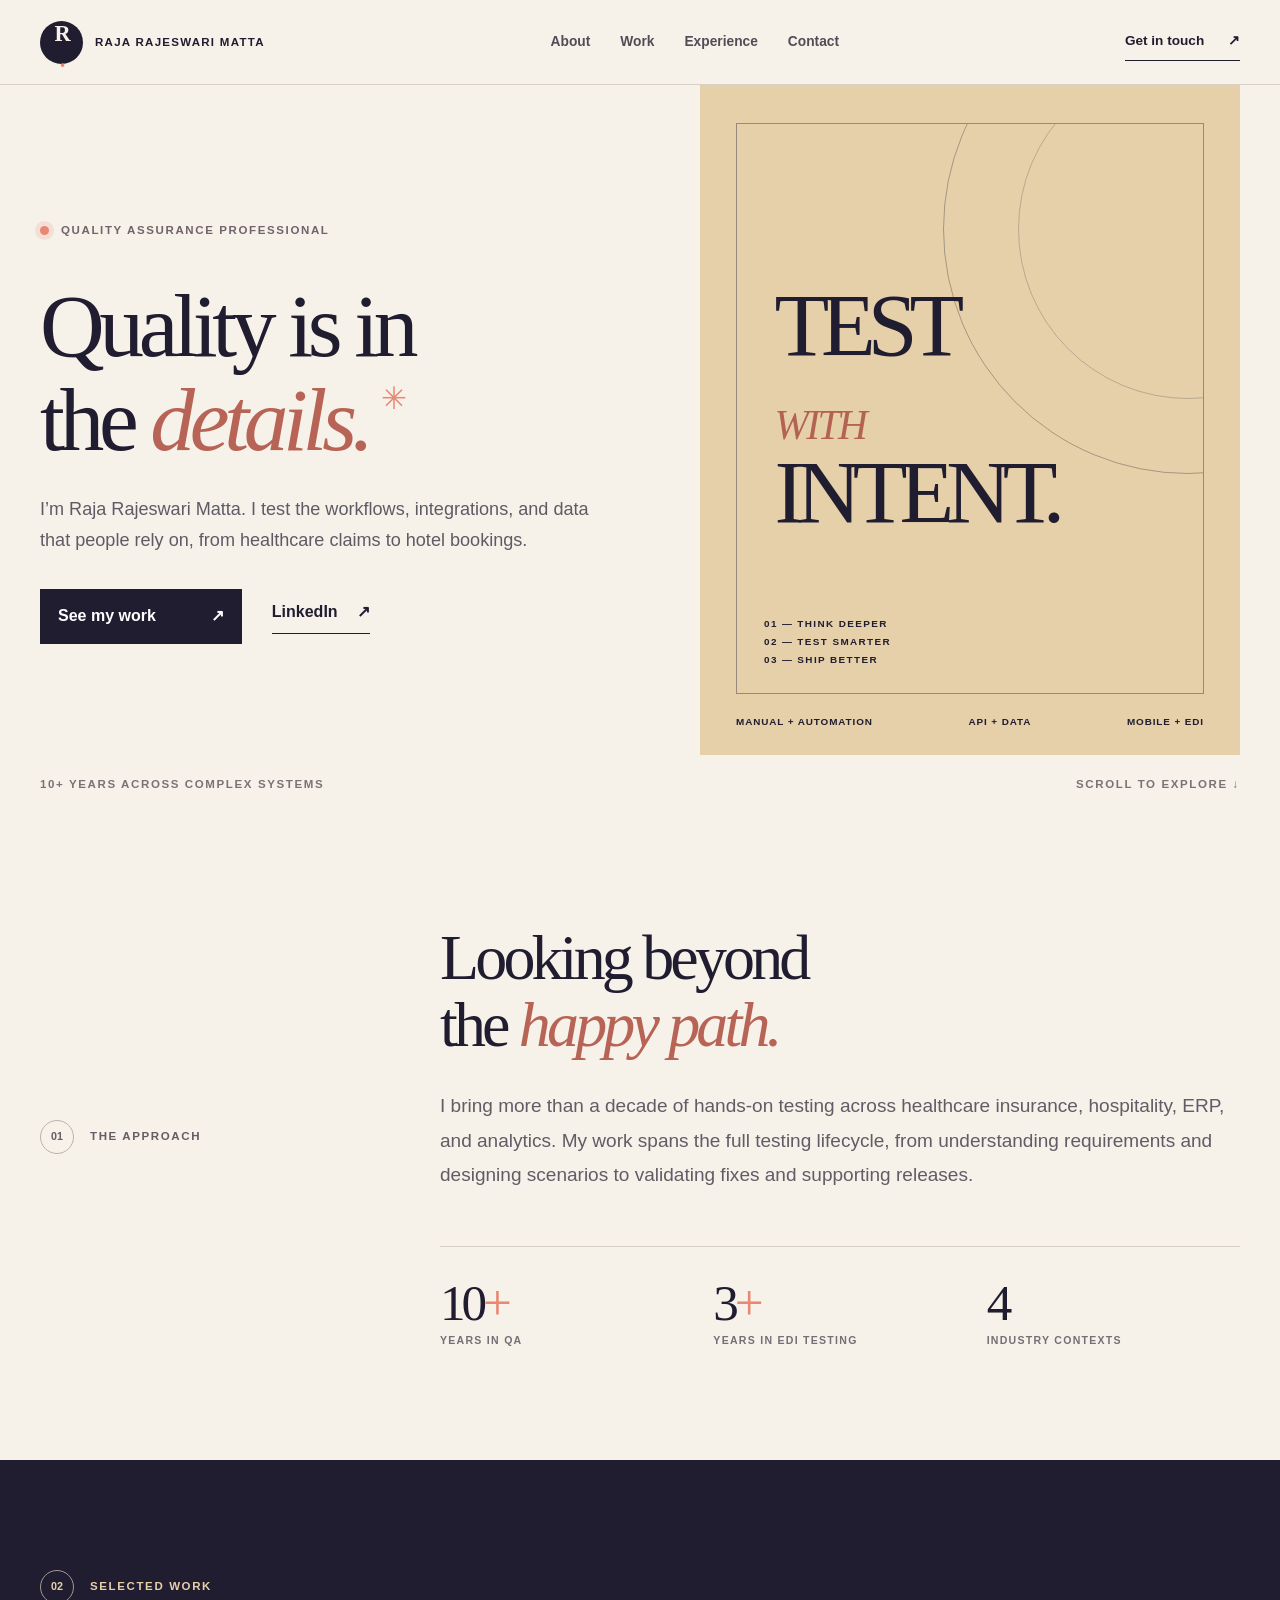
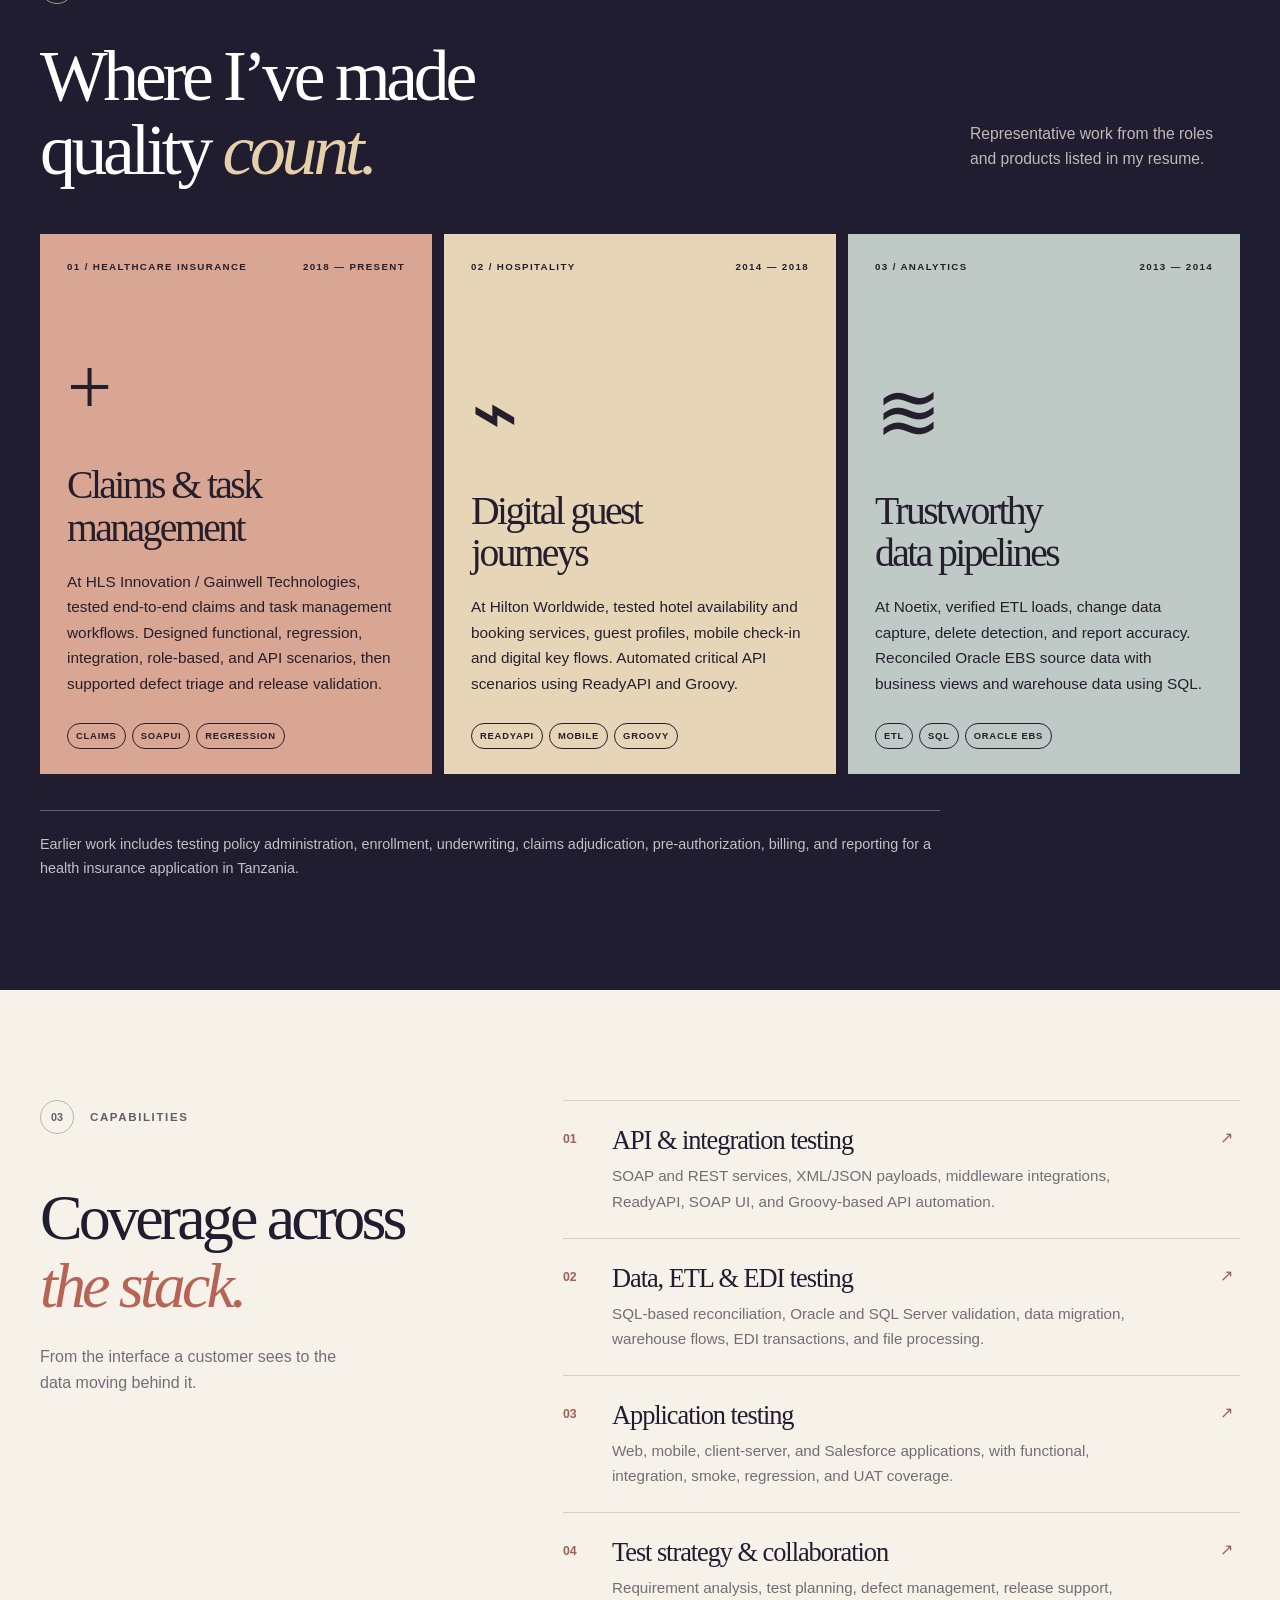
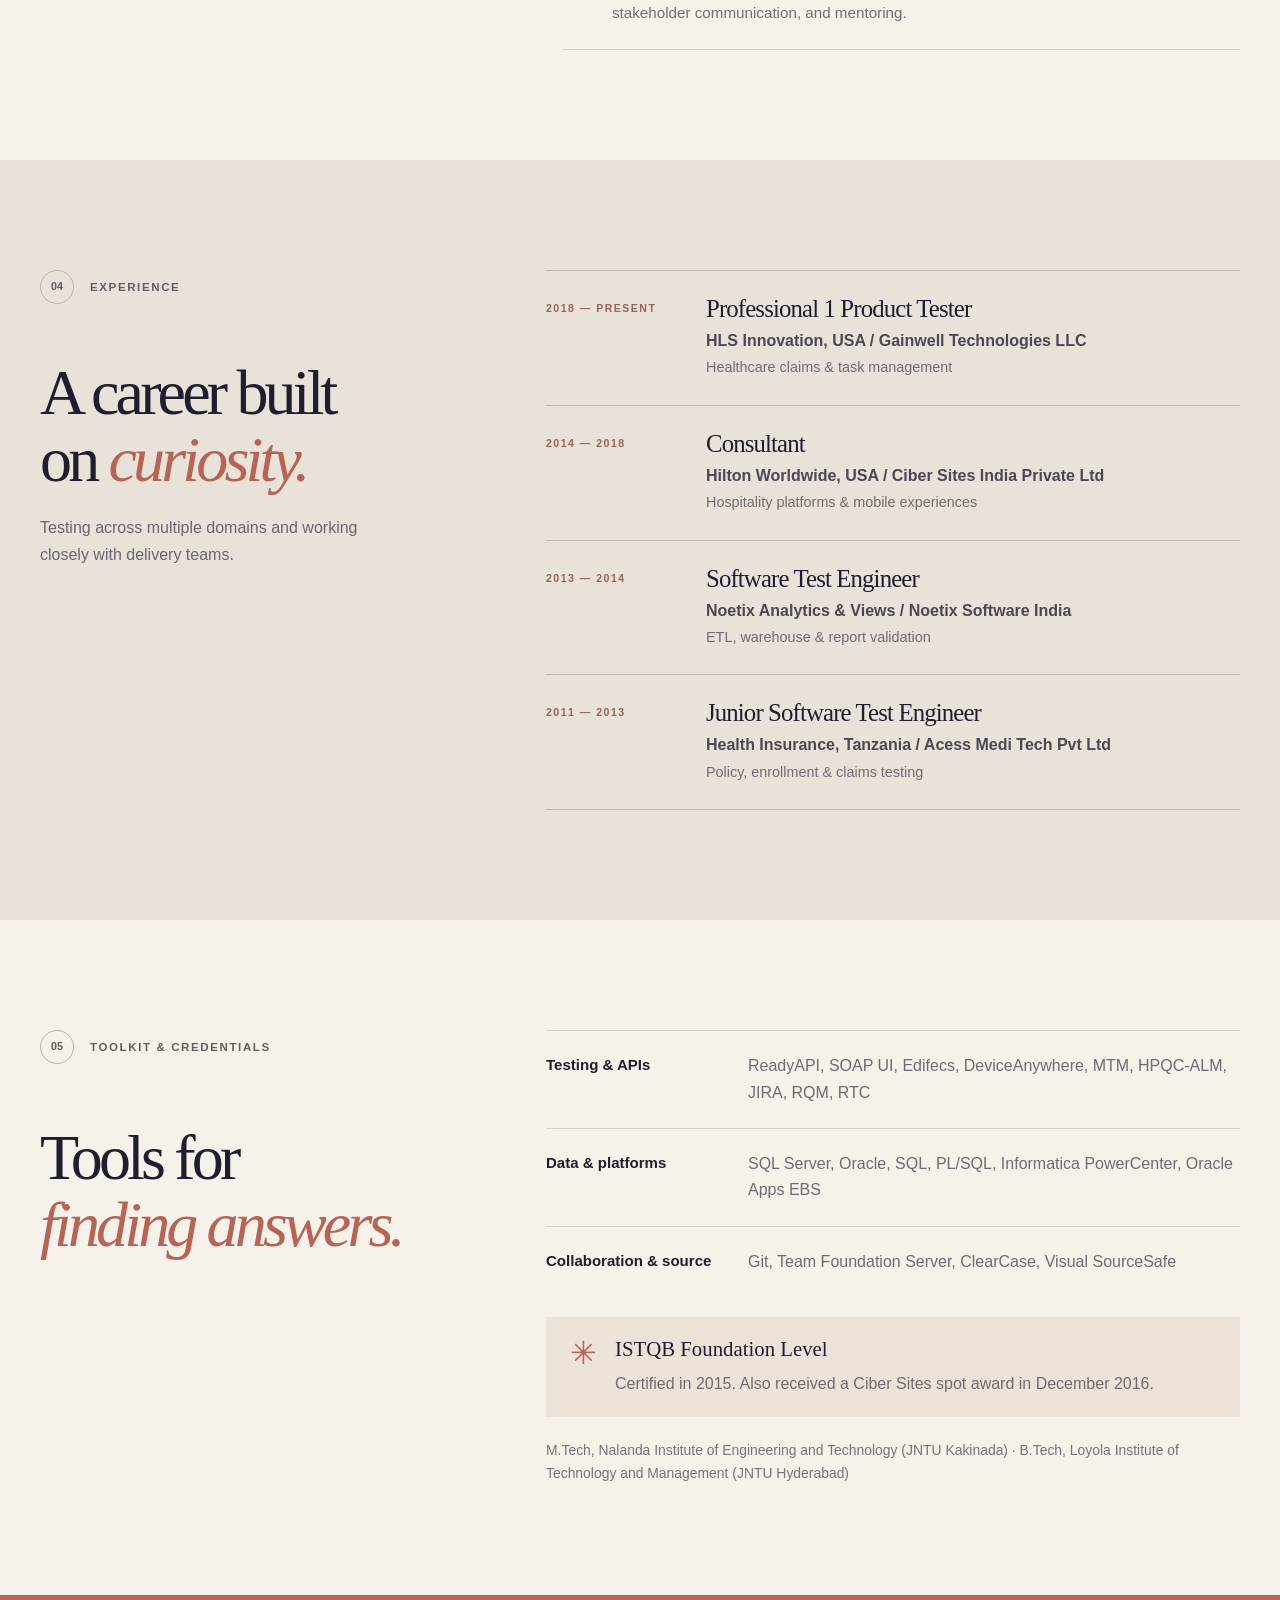
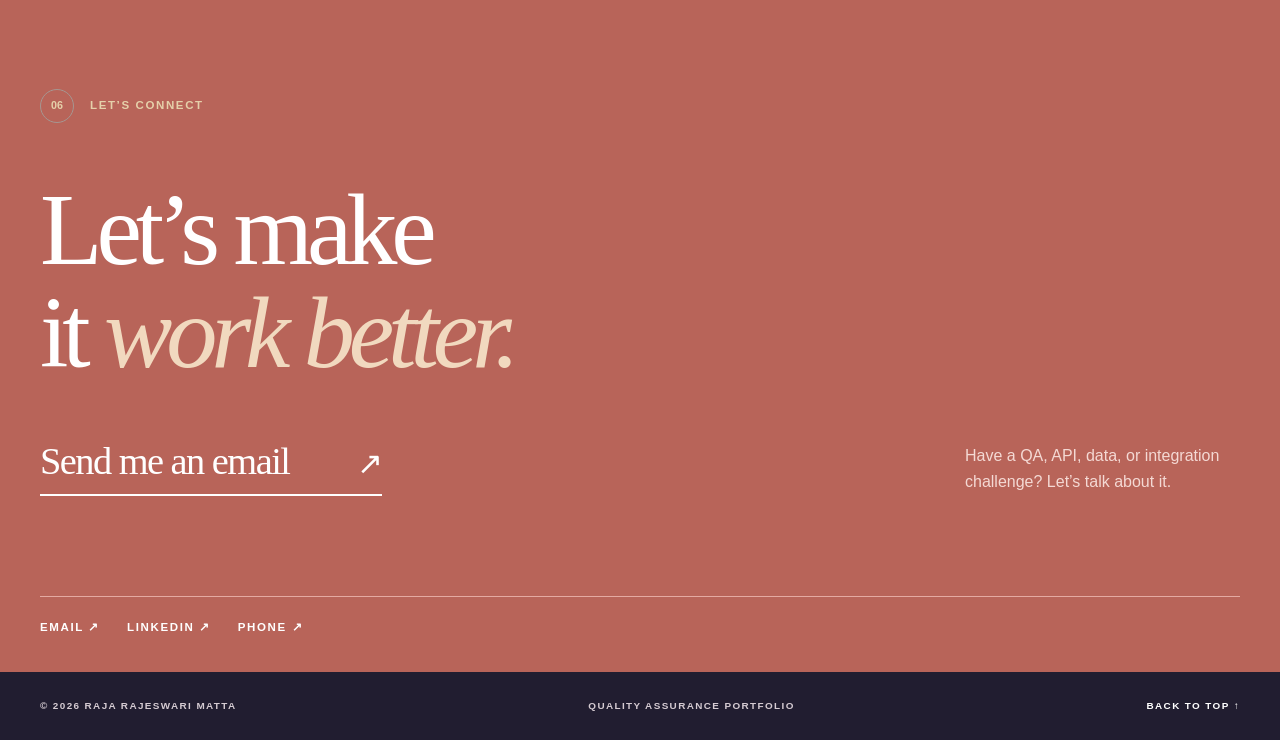
==== index.html @ a04ed3dc "Add files via upload rajiqa.dev" ====
<!doctype html>
<html lang="en">
<head>
  <meta charset="utf-8">
  <meta name="viewport" content="width=device-width, initial-scale=1">
  <meta name="theme-color" content="#211d30">
  <meta name="description" content="Raja Rajeswari Matta is a senior quality assurance professional specializing in API, healthcare, mobile, EDI, and data testing.">
  <title>Raja Rajeswari Matta | Quality Assurance</title>
  <link rel="icon" type="image/svg+xml" href="favicon.svg">
  <link rel="stylesheet" href="styles.css">
</head>
<body>
  <a class="skip" href="#main">Skip to content</a>
  <header class="header"><div class="shell header-inner"><a class="brand" href="#top" aria-label="Raja Rajeswari Matta, home"><span class="brand-mark">R<span>.</span></span><span>RAJA RAJESWARI MATTA</span></a><nav aria-label="Main navigation"><a href="#about">About</a><a href="#work">Work</a><a href="#experience">Experience</a><a href="#contact">Contact</a></nav><a class="header-link" href="mailto:Rajitetsing2014@gmail.com">Get in touch <span aria-hidden="true">↗</span></a></div></header>
  <main id="main">
    <section class="hero" id="top"><div class="shell hero-grid"><div class="hero-copy"><p class="eyebrow"><span class="pulse"></span> QUALITY ASSURANCE PROFESSIONAL</p><h1>Quality is in<br>the <em>details.</em><span class="period">✳</span></h1><p class="hero-intro">I’m Raja Rajeswari Matta. I test the workflows, integrations, and data that people rely on, from healthcare claims to hotel bookings.</p><div class="hero-actions"><a class="button button-dark" href="#work">See my work <span aria-hidden="true">↗</span></a><a class="button-text" href="https://www.linkedin.com/in/rajeswari-m-39404a190/" target="_blank" rel="noopener noreferrer">LinkedIn <span aria-hidden="true">↗</span></a></div></div><div class="hero-art" aria-hidden="true"><div class="art-frame"><div class="art-word">TEST<br><span>WITH</span><br>INTENT.</div><div class="art-ring ring-one"></div><div class="art-ring ring-two"></div><div class="art-small">01 — THINK DEEPER<br>02 — TEST SMARTER<br>03 — SHIP BETTER</div></div><div class="art-caption"><span>MANUAL + AUTOMATION</span><span>API + DATA</span><span>MOBILE + EDI</span></div></div></div><div class="shell hero-bottom"><span>10+ YEARS ACROSS COMPLEX SYSTEMS</span><span>SCROLL TO EXPLORE ↓</span></div></section>
    <section class="about section" id="about"><div class="shell about-grid"><div class="section-kicker"><span class="section-no">01</span><span>THE APPROACH</span></div><div class="about-body"><h2>Looking beyond<br>the <em>happy path.</em></h2><p class="large-copy">I bring more than a decade of hands-on testing across healthcare insurance, hospitality, ERP, and analytics. My work spans the full testing lifecycle, from understanding requirements and designing scenarios to validating fixes and supporting releases.</p><div class="stat-row"><div><strong>10<span>+</span></strong><small>YEARS IN QA</small></div><div><strong>3<span>+</span></strong><small>YEARS IN EDI TESTING</small></div><div><strong>4</strong><small>INDUSTRY CONTEXTS</small></div></div></div></div></section>
    <section class="work section" id="work"><div class="shell"><div class="work-heading"><div><div class="section-kicker light"><span class="section-no">02</span><span>SELECTED WORK</span></div><h2>Where I’ve made<br>quality <em>count.</em></h2></div><p>Representative work from the roles and products listed in my resume.</p></div><div class="case-grid"><article class="case case-one"><div class="case-top"><span>01 / HEALTHCARE INSURANCE</span><span>2018 — PRESENT</span></div><div class="case-body"><span class="case-symbol" aria-hidden="true">+</span><h3>Claims & task<br>management</h3><p>At HLS Innovation / Gainwell Technologies, tested end-to-end claims and task management workflows. Designed functional, regression, integration, role-based, and API scenarios, then supported defect triage and release validation.</p><div class="tags"><span>CLAIMS</span><span>SOAPUI</span><span>REGRESSION</span></div></div></article><article class="case case-two"><div class="case-top"><span>02 / HOSPITALITY</span><span>2014 — 2018</span></div><div class="case-body"><span class="case-symbol" aria-hidden="true">⌁</span><h3>Digital guest<br>journeys</h3><p>At Hilton Worldwide, tested hotel availability and booking services, guest profiles, mobile check-in and digital key flows. Automated critical API scenarios using ReadyAPI and Groovy.</p><div class="tags"><span>READYAPI</span><span>MOBILE</span><span>GROOVY</span></div></div></article><article class="case case-three"><div class="case-top"><span>03 / ANALYTICS</span><span>2013 — 2014</span></div><div class="case-body"><span class="case-symbol" aria-hidden="true">≋</span><h3>Trustworthy<br>data pipelines</h3><p>At Noetix, verified ETL loads, change data capture, delete detection, and report accuracy. Reconciled Oracle EBS source data with business views and warehouse data using SQL.</p><div class="tags"><span>ETL</span><span>SQL</span><span>ORACLE EBS</span></div></div></article></div><div class="work-footnote">Earlier work includes testing policy administration, enrollment, underwriting, claims adjudication, pre-authorization, billing, and reporting for a health insurance application in Tanzania.</div></div></section>
    <section class="expertise section"><div class="shell expertise-grid"><div><div class="section-kicker"><span class="section-no">03</span><span>CAPABILITIES</span></div><h2>Coverage across<br><em>the stack.</em></h2><p>From the interface a customer sees to the data moving behind it.</p></div><div class="cap-list"><div class="cap"><span>01</span><div><h3>API & integration testing</h3><p>SOAP and REST services, XML/JSON payloads, middleware integrations, ReadyAPI, SOAP UI, and Groovy-based API automation.</p></div><span aria-hidden="true">↗</span></div><div class="cap"><span>02</span><div><h3>Data, ETL & EDI testing</h3><p>SQL-based reconciliation, Oracle and SQL Server validation, data migration, warehouse flows, EDI transactions, and file processing.</p></div><span aria-hidden="true">↗</span></div><div class="cap"><span>03</span><div><h3>Application testing</h3><p>Web, mobile, client-server, and Salesforce applications, with functional, integration, smoke, regression, and UAT coverage.</p></div><span aria-hidden="true">↗</span></div><div class="cap"><span>04</span><div><h3>Test strategy & collaboration</h3><p>Requirement analysis, test planning, defect management, release support, stakeholder communication, and mentoring.</p></div><span aria-hidden="true">↗</span></div></div></div></section>
    <section class="experience section" id="experience"><div class="shell experience-grid"><div class="experience-title"><div class="section-kicker"><span class="section-no">04</span><span>EXPERIENCE</span></div><h2>A career built<br>on <em>curiosity.</em></h2><p>Testing across multiple domains and working closely with delivery teams.</p></div><div class="timeline"><article><div class="timeline-year">2018 — PRESENT</div><div><h3>Professional 1 Product Tester</h3><p>HLS Innovation, USA / Gainwell Technologies LLC</p><span>Healthcare claims & task management</span></div></article><article><div class="timeline-year">2014 — 2018</div><div><h3>Consultant</h3><p>Hilton Worldwide, USA / Ciber Sites India Private Ltd</p><span>Hospitality platforms & mobile experiences</span></div></article><article><div class="timeline-year">2013 — 2014</div><div><h3>Software Test Engineer</h3><p>Noetix Analytics & Views / Noetix Software India</p><span>ETL, warehouse & report validation</span></div></article><article><div class="timeline-year">2011 — 2013</div><div><h3>Junior Software Test Engineer</h3><p>Health Insurance, Tanzania / Acess Medi Tech Pvt Ltd</p><span>Policy, enrollment & claims testing</span></div></article></div></div></section>
    <section class="toolkit section"><div class="shell toolkit-grid"><div><div class="section-kicker"><span class="section-no">05</span><span>TOOLKIT & CREDENTIALS</span></div><h2>Tools for<br><em>finding answers.</em></h2></div><div><div class="tool-row"><strong>Testing & APIs</strong><p>ReadyAPI, SOAP UI, Edifecs, DeviceAnywhere, MTM, HPQC-ALM, JIRA, RQM, RTC</p></div><div class="tool-row"><strong>Data & platforms</strong><p>SQL Server, Oracle, SQL, PL/SQL, Informatica PowerCenter, Oracle Apps EBS</p></div><div class="tool-row"><strong>Collaboration & source</strong><p>Git, Team Foundation Server, ClearCase, Visual SourceSafe</p></div><div class="credential"><span class="credential-icon" aria-hidden="true">✳</span><div><strong>ISTQB Foundation Level</strong><p>Certified in 2015. Also received a Ciber Sites spot award in December 2016.</p></div></div><p class="education">M.Tech, Nalanda Institute of Engineering and Technology (JNTU Kakinada) · B.Tech, Loyola Institute of Technology and Management (JNTU Hyderabad)</p></div></div></section>
    <section class="contact section" id="contact"><div class="shell"><div class="section-kicker light"><span class="section-no">06</span><span>LET’S CONNECT</span></div><h2>Let’s make<br>it <em>work better.</em></h2><div class="contact-row"><a href="mailto:Rajitetsing2014@gmail.com">Send me an email <span aria-hidden="true">↗</span></a><p>Have a QA, API, data, or integration challenge? Let’s talk about it.</p></div><div class="contact-links"><a href="mailto:Rajitetsing2014@gmail.com">EMAIL ↗</a><a href="https://www.linkedin.com/in/rajeswari-m-39404a190/" target="_blank" rel="noopener noreferrer">LINKEDIN ↗</a><a href="tel:+19739134234">PHONE ↗</a></div></div></section>
  </main>
  <footer><div class="shell footer"><span>© 2026 RAJA RAJESWARI MATTA</span><span>QUALITY ASSURANCE PORTFOLIO</span><a href="#top">BACK TO TOP ↑</a></div></footer>
</body></html>
---- styles.css ----
:root{--ink:#211d30;--cream:#f6f1e9;--muted:#6b6670;--coral:#e88873;--sand:#e5d0aa;--line:#d6d0c8}*{box-sizing:border-box}html{scroll-behavior:smooth}body{margin:0;color:var(--ink);background:var(--cream);font:16px/1.65 'Segoe UI',Arial,sans-serif}a{color:inherit;text-decoration:none}a:focus-visible{outline:3px solid var(--coral);outline-offset:4px}.skip{position:absolute;top:-100px;left:10px;padding:10px;background:white;z-index:20}.skip:focus{top:10px}.shell{width:min(100% - 80px,1320px);margin:auto}.header{border-bottom:1px solid var(--line)}.header-inner{display:flex;align-items:center;justify-content:space-between;min-height:84px;gap:25px}.brand{display:flex;align-items:center;gap:12px;font-size:.72rem;font-weight:800;letter-spacing:.11em;white-space:nowrap}.brand-mark{font:700 1.4rem Georgia,serif;display:grid;place-items:center;width:43px;height:43px;background:var(--ink);color:var(--cream);border-radius:50%;letter-spacing:-.1em}.brand-mark span{color:var(--coral)}nav{display:flex;gap:30px}nav a{font-size:.86rem;color:#514d57;font-weight:600}nav a:hover,.header-link:hover{color:#b35345}.header-link{font-size:.85rem;font-weight:750;border-bottom:1px solid var(--ink);padding:7px 0;white-space:nowrap}.header-link span{margin-left:20px}.hero{background:#f6f1e9}.hero-grid{display:grid;grid-template-columns:1.1fr .9fr;min-height:670px}.hero-copy{padding:105px 45px 80px 0;display:flex;flex-direction:column;align-items:flex-start;justify-content:center}.eyebrow,.section-kicker,.hero-bottom,.case-top,.tags,.timeline-year,.contact-links,.footer{font-size:.72rem;font-weight:800;letter-spacing:.14em}.eyebrow{display:flex;align-items:center;gap:12px;color:#72626a}.pulse{height:9px;width:9px;background:var(--coral);border-radius:50%;box-shadow:0 0 0 5px #e888732a}h1,h2,h3,p{margin-top:0}h1,h2{font-family:Georgia,'Times New Roman',serif;font-weight:400;letter-spacing:-.06em}h1{font-size:clamp(4rem,7vw,8.2rem);line-height:1.05;margin:27px 0 27px}h1 em,h2 em{font-weight:400;color:#b76355}.period{display:inline-block;color:var(--coral);font-size:.35em;vertical-align:top;margin:10px 0 0 12px;letter-spacing:0}.hero-intro{font-size:1.13rem;color:#5e5b65;max-width:555px;line-height:1.7;margin-bottom:34px}.hero-actions{display:flex;gap:30px;align-items:center;flex-wrap:wrap}.button{display:inline-flex;align-items:center;gap:55px;padding:14px 18px;font-weight:700}.button-dark{background:var(--ink);color:white}.button-dark:hover{background:#484057}.button-text{font-weight:700;border-bottom:1px solid var(--ink);padding-bottom:7px}.button-text span{margin-left:15px}.hero-art{background:#e5d0aa;min-width:0;display:flex;flex-direction:column;padding:38px 36px 25px}.art-frame{flex:1;min-height:460px;border:1px solid rgba(33,29,48,.4);position:relative;overflow:hidden;display:flex;align-items:center;padding:8%}.art-word{font-family:Georgia,serif;font-size:clamp(4rem,7vw,8rem);line-height:.93;letter-spacing:-.09em;color:var(--ink);position:relative;z-index:2}.art-word span{font-size:.46em;letter-spacing:-.06em;font-style:italic;color:#b36254}.art-ring{position:absolute;border:1px solid rgba(33,29,48,.32);border-radius:50%;width:490px;height:490px;right:-230px;top:-140px}.ring-two{right:-155px;top:-65px;width:340px;height:340px;border-color:rgba(33,29,48,.22)}.art-small{position:absolute;bottom:24px;left:27px;font-size:.62rem;line-height:1.8;letter-spacing:.14em;font-weight:800;z-index:2}.art-caption{display:flex;justify-content:space-between;gap:10px;flex-wrap:wrap;padding-top:20px;font-size:.62rem;letter-spacing:.09em;font-weight:800}.hero-bottom{display:flex;justify-content:space-between;color:#7c7174;padding:20px 0}.section{padding:110px 0}.section-kicker{display:flex;align-items:center;gap:16px;color:#665c64}.section-no{width:34px;height:34px;border:1px solid #bdb2ae;border-radius:50%;display:grid;place-items:center;letter-spacing:0;font-size:.67rem}.about-grid{display:grid;grid-template-columns:30% 1fr;gap:40px}.about h2,.expertise h2,.experience h2,.toolkit h2{font-size:clamp(3rem,5vw,6rem);line-height:1.05;margin-bottom:31px}.large-copy{font-size:1.19rem;max-width:800px;line-height:1.8;color:#615c66}.stat-row{display:grid;grid-template-columns:repeat(3,1fr);border-top:1px solid var(--line);margin-top:54px;padding-top:30px;gap:20px}.stat-row div{display:flex;flex-direction:column;gap:4px}.stat-row strong{font:400 clamp(2.3rem,4vw,4.7rem) Georgia,serif;letter-spacing:-.08em;line-height:1}.stat-row strong span{color:var(--coral)}.stat-row small{font-size:.66rem;letter-spacing:.12em;font-weight:800;color:#746e75}.work{background:var(--ink);color:white}.section-kicker.light{color:#e5d0aa}.section-kicker.light .section-no{border-color:#a69691}.work-heading{display:flex;justify-content:space-between;align-items:end;gap:40px;margin-bottom:46px}.work h2{font-size:clamp(3.2rem,5.6vw,6.3rem);line-height:1.04;margin:35px 0 0}.work h2 em,.contact h2 em{color:var(--sand)}.work-heading>p{max-width:270px;color:#c2b8b8;font-size:.98rem}.case-grid{display:grid;grid-template-columns:repeat(3,minmax(0,1fr));gap:12px}.case{min-height:540px;display:flex;flex-direction:column;justify-content:space-between;padding:25px 27px}.case-one{background:#d8a693;color:#251f2d}.case-two{background:#e7d5b8;color:#251f2d}.case-three{background:#bfc9c6;color:#251f2d}.case-top{display:flex;justify-content:space-between;gap:10px;font-size:.61rem}.case-body{margin-top:35px}.case-symbol{font:400 5rem Georgia,serif;line-height:.8;display:block;margin-bottom:45px}.case h3{font:400 clamp(2.3rem,3.1vw,3.8rem)/1.07 Georgia,serif;letter-spacing:-.065em;margin-bottom:20px}.case p{font-size:.96rem;line-height:1.66;max-width:385px}.tags{display:flex;gap:6px;flex-wrap:wrap;font-size:.59rem;letter-spacing:.08em;margin-top:27px}.tags span{border:1px solid currentColor;border-radius:20px;padding:4px 8px}.work-footnote{border-top:1px solid #676070;padding-top:22px;margin-top:36px;font-size:.9rem;color:#c7bec6;max-width:900px}.expertise-grid{display:grid;grid-template-columns:39% 1fr;gap:55px}.expertise h2{margin:50px 0 25px}.expertise-grid>div:first-child>p{color:#746e77;max-width:300px}.cap-list{border-top:1px solid var(--line)}.cap{display:grid;grid-template-columns:35px 1fr 20px;gap:14px;border-bottom:1px solid var(--line);padding:24px 0}.cap>span:first-child{font-size:.77rem;color:#a05f57;font-weight:750;padding-top:4px}.cap>span:last-child{color:#a05f57}.cap h3{font:400 1.65rem Georgia,serif;letter-spacing:-.04em;margin:0 0 7px}.cap p{color:#746d76;margin:0;max-width:520px;font-size:.95rem}.experience{background:#e8e2d9}.experience-grid{display:grid;grid-template-columns:38% 1fr;gap:50px}.experience-title h2{margin:55px 0 22px}.experience-title p{color:#6a6570;max-width:320px}.timeline{border-top:1px solid #c0b9b1}.timeline article{display:grid;grid-template-columns:142px 1fr;gap:18px;border-bottom:1px solid #c0b9b1;padding:24px 0}.timeline-year{color:#9a625c;font-size:.66rem;padding-top:5px}.timeline h3{font:400 1.55rem Georgia,serif;letter-spacing:-.035em;margin-bottom:5px}.timeline p{margin:0;color:#4c4752;font-weight:600}.timeline article span{color:#716b74;font-size:.9rem}.toolkit-grid{display:grid;grid-template-columns:38% 1fr;gap:50px}.toolkit h2{margin:60px 0 0}.tool-row{display:grid;grid-template-columns:180px 1fr;gap:22px;border-top:1px solid var(--line);padding:22px 0}.tool-row strong{font-size:.94rem}.tool-row p{margin:0;color:#716a74}.credential{display:flex;gap:18px;align-items:flex-start;background:#ece3d8;padding:20px 24px;margin-top:20px}.credential-icon{font-size:2rem;line-height:1;color:#b76355}.credential strong{font:400 1.3rem Georgia,serif}.credential p{color:#706a73;margin:6px 0 0}.education{font-size:.87rem;color:#78717a;margin:22px 0 0}.contact{background:#b86459;color:#fff;padding:94px 0 35px}.contact h2{font-size:clamp(4rem,8vw,9rem);line-height:1.01;margin:55px 0 54px}.contact h2 em{color:#f1d9bf}.contact-row{display:flex;align-items:end;justify-content:space-between;gap:40px}.contact-row a{font:400 clamp(1.5rem,3vw,3rem) Georgia,serif;letter-spacing:-.04em;border-bottom:2px solid white;padding-bottom:11px}.contact-row a span{margin-left:60px;font-size:.8em}.contact-row p{max-width:275px;margin:0;color:#f4d9d4}.contact-links{display:flex;gap:27px;border-top:1px solid #e4aaa2;margin-top:100px;padding-top:21px}.contact-links a:hover{text-decoration:underline}footer{background:var(--ink);color:#d5cbd2}.footer{display:flex;justify-content:space-between;gap:20px;padding:26px 0;font-size:.62rem}.footer a{color:white}@media(max-width:1100px){.hero-grid{grid-template-columns:1fr .85fr}.hero-copy{padding-right:28px}.art-word{font-size:5rem}.case-grid{grid-template-columns:repeat(2,1fr)}.case:last-child{grid-column:1/-1;min-height:410px}.case:last-child .case-symbol{margin-bottom:15px}.expertise-grid,.experience-grid,.toolkit-grid{gap:30px}}@media(max-width:760px){.shell{width:min(100% - 40px,1320px)}.header-inner{min-height:75px;flex-wrap:wrap;padding:13px 0;gap:14px}nav{order:3;width:100%;justify-content:space-between;gap:8px;overflow-x:auto}nav a{font-size:.78rem}.header-link{font-size:.78rem}.brand>span:last-child{font-size:.64rem}.hero-grid{display:block}.hero-copy{padding:80px 0 65px}.hero-art{min-height:440px;padding:20px}.art-frame{min-height:365px}.art-word{font-size:clamp(4.1rem,14vw,7rem)}.hero-bottom{font-size:.55rem}.section{padding:80px 0}.about-grid,.expertise-grid,.experience-grid,.toolkit-grid{grid-template-columns:1fr;gap:28px}.about h2,.expertise h2,.experience h2,.toolkit h2{font-size:clamp(3.2rem,10vw,5rem)}.expertise h2,.experience-title h2,.toolkit h2{margin:20px 0}.work-heading{display:block}.work h2{margin:25px 0}.work-heading>p{max-width:500px}.case-grid{grid-template-columns:1fr}.case,.case:last-child{grid-column:auto;min-height:460px}.case-symbol{margin-bottom:45px}.contact-row{align-items:start;flex-direction:column}.contact-links{margin-top:75px}.footer{flex-wrap:wrap}}@media(max-width:480px){.brand>span:last-child{display:none}.hero-copy{padding:58px 0}.eyebrow{font-size:.62rem}.hero-intro{font-size:1.03rem}.hero-art{min-height:360px}.art-frame{min-height:290px}.art-word{font-size:3.8rem}.art-caption{font-size:.51rem}.hero-bottom{gap:20px}.stat-row{grid-template-columns:repeat(2,1fr)}.case{padding:22px;min-height:450px}.case-top{font-size:.54rem}.timeline article{grid-template-columns:1fr;gap:6px}.timeline-year{padding:0}.tool-row{grid-template-columns:1fr;gap:5px}.contact h2{font-size:clamp(3.1rem,14vw,5.2rem)}.contact-row a span{margin-left:25px}.footer{display:block}.footer>*{display:block;margin:5px 0}}@media(prefers-reduced-motion:reduce){html{scroll-behavior:auto}}
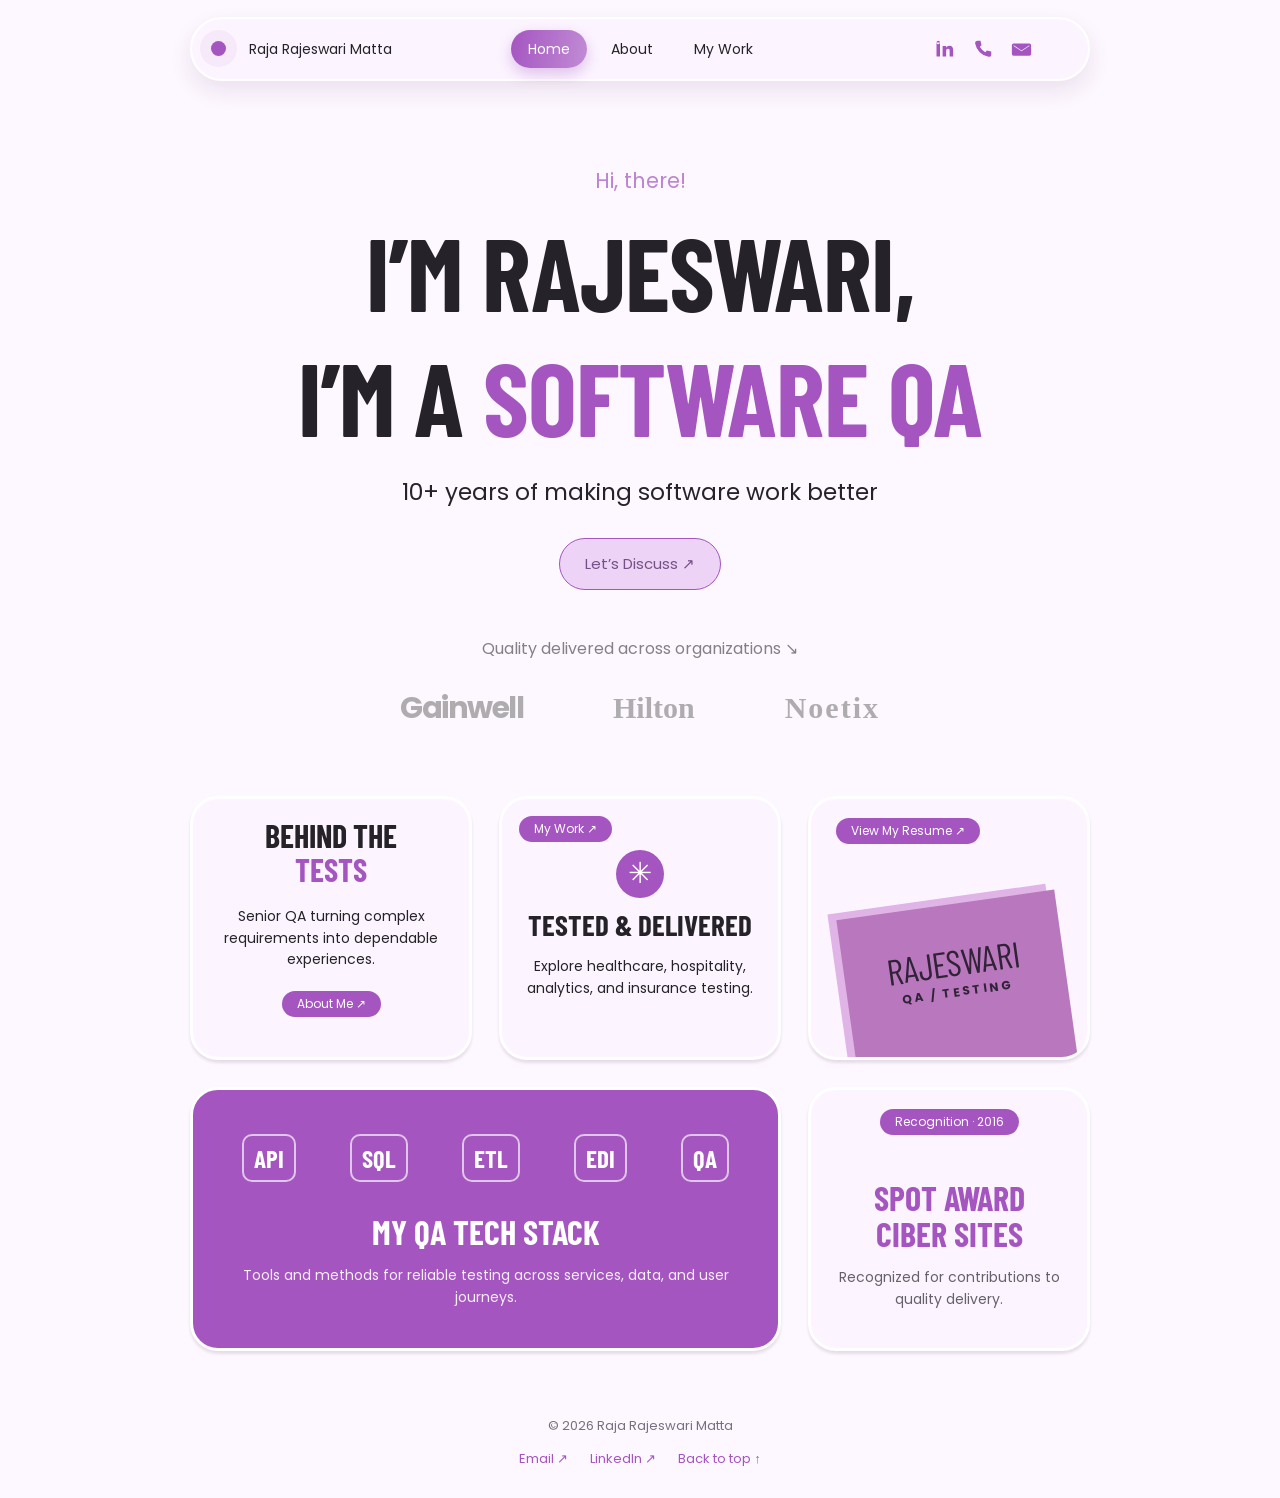
==== commit cac7c0e5: "Add files via upload New version" ====
--- a/index.html
+++ b/index.html
@@ -1,25 +1,4 @@
-<!doctype html>
-<html lang="en">
-<head>
-  <meta charset="utf-8">
-  <meta name="viewport" content="width=device-width, initial-scale=1">
-  <meta name="theme-color" content="#211d30">
-  <meta name="description" content="Raja Rajeswari Matta is a senior quality assurance professional specializing in API, healthcare, mobile, EDI, and data testing.">
-  <title>Raja Rajeswari Matta | Quality Assurance</title>
-  <link rel="icon" type="image/svg+xml" href="favicon.svg">
-  <link rel="stylesheet" href="styles.css">
-</head>
-<body>
-  <a class="skip" href="#main">Skip to content</a>
-  <header class="header"><div class="shell header-inner"><a class="brand" href="#top" aria-label="Raja Rajeswari Matta, home"><span class="brand-mark">R<span>.</span></span><span>RAJA RAJESWARI MATTA</span></a><nav aria-label="Main navigation"><a href="#about">About</a><a href="#work">Work</a><a href="#experience">Experience</a><a href="#contact">Contact</a></nav><a class="header-link" href="mailto:Rajitetsing2014@gmail.com">Get in touch <span aria-hidden="true">↗</span></a></div></header>
-  <main id="main">
-    <section class="hero" id="top"><div class="shell hero-grid"><div class="hero-copy"><p class="eyebrow"><span class="pulse"></span> QUALITY ASSURANCE PROFESSIONAL</p><h1>Quality is in<br>the <em>details.</em><span class="period">✳</span></h1><p class="hero-intro">I’m Raja Rajeswari Matta. I test the workflows, integrations, and data that people rely on, from healthcare claims to hotel bookings.</p><div class="hero-actions"><a class="button button-dark" href="#work">See my work <span aria-hidden="true">↗</span></a><a class="button-text" href="https://www.linkedin.com/in/rajeswari-m-39404a190/" target="_blank" rel="noopener noreferrer">LinkedIn <span aria-hidden="true">↗</span></a></div></div><div class="hero-art" aria-hidden="true"><div class="art-frame"><div class="art-word">TEST<br><span>WITH</span><br>INTENT.</div><div class="art-ring ring-one"></div><div class="art-ring ring-two"></div><div class="art-small">01 — THINK DEEPER<br>02 — TEST SMARTER<br>03 — SHIP BETTER</div></div><div class="art-caption"><span>MANUAL + AUTOMATION</span><span>API + DATA</span><span>MOBILE + EDI</span></div></div></div><div class="shell hero-bottom"><span>10+ YEARS ACROSS COMPLEX SYSTEMS</span><span>SCROLL TO EXPLORE ↓</span></div></section>
-    <section class="about section" id="about"><div class="shell about-grid"><div class="section-kicker"><span class="section-no">01</span><span>THE APPROACH</span></div><div class="about-body"><h2>Looking beyond<br>the <em>happy path.</em></h2><p class="large-copy">I bring more than a decade of hands-on testing across healthcare insurance, hospitality, ERP, and analytics. My work spans the full testing lifecycle, from understanding requirements and designing scenarios to validating fixes and supporting releases.</p><div class="stat-row"><div><strong>10<span>+</span></strong><small>YEARS IN QA</small></div><div><strong>3<span>+</span></strong><small>YEARS IN EDI TESTING</small></div><div><strong>4</strong><small>INDUSTRY CONTEXTS</small></div></div></div></div></section>
-    <section class="work section" id="work"><div class="shell"><div class="work-heading"><div><div class="section-kicker light"><span class="section-no">02</span><span>SELECTED WORK</span></div><h2>Where I’ve made<br>quality <em>count.</em></h2></div><p>Representative work from the roles and products listed in my resume.</p></div><div class="case-grid"><article class="case case-one"><div class="case-top"><span>01 / HEALTHCARE INSURANCE</span><span>2018 — PRESENT</span></div><div class="case-body"><span class="case-symbol" aria-hidden="true">+</span><h3>Claims & task<br>management</h3><p>At HLS Innovation / Gainwell Technologies, tested end-to-end claims and task management workflows. Designed functional, regression, integration, role-based, and API scenarios, then supported defect triage and release validation.</p><div class="tags"><span>CLAIMS</span><span>SOAPUI</span><span>REGRESSION</span></div></div></article><article class="case case-two"><div class="case-top"><span>02 / HOSPITALITY</span><span>2014 — 2018</span></div><div class="case-body"><span class="case-symbol" aria-hidden="true">⌁</span><h3>Digital guest<br>journeys</h3><p>At Hilton Worldwide, tested hotel availability and booking services, guest profiles, mobile check-in and digital key flows. Automated critical API scenarios using ReadyAPI and Groovy.</p><div class="tags"><span>READYAPI</span><span>MOBILE</span><span>GROOVY</span></div></div></article><article class="case case-three"><div class="case-top"><span>03 / ANALYTICS</span><span>2013 — 2014</span></div><div class="case-body"><span class="case-symbol" aria-hidden="true">≋</span><h3>Trustworthy<br>data pipelines</h3><p>At Noetix, verified ETL loads, change data capture, delete detection, and report accuracy. Reconciled Oracle EBS source data with business views and warehouse data using SQL.</p><div class="tags"><span>ETL</span><span>SQL</span><span>ORACLE EBS</span></div></div></article></div><div class="work-footnote">Earlier work includes testing policy administration, enrollment, underwriting, claims adjudication, pre-authorization, billing, and reporting for a health insurance application in Tanzania.</div></div></section>
-    <section class="expertise section"><div class="shell expertise-grid"><div><div class="section-kicker"><span class="section-no">03</span><span>CAPABILITIES</span></div><h2>Coverage across<br><em>the stack.</em></h2><p>From the interface a customer sees to the data moving behind it.</p></div><div class="cap-list"><div class="cap"><span>01</span><div><h3>API & integration testing</h3><p>SOAP and REST services, XML/JSON payloads, middleware integrations, ReadyAPI, SOAP UI, and Groovy-based API automation.</p></div><span aria-hidden="true">↗</span></div><div class="cap"><span>02</span><div><h3>Data, ETL & EDI testing</h3><p>SQL-based reconciliation, Oracle and SQL Server validation, data migration, warehouse flows, EDI transactions, and file processing.</p></div><span aria-hidden="true">↗</span></div><div class="cap"><span>03</span><div><h3>Application testing</h3><p>Web, mobile, client-server, and Salesforce applications, with functional, integration, smoke, regression, and UAT coverage.</p></div><span aria-hidden="true">↗</span></div><div class="cap"><span>04</span><div><h3>Test strategy & collaboration</h3><p>Requirement analysis, test planning, defect management, release support, stakeholder communication, and mentoring.</p></div><span aria-hidden="true">↗</span></div></div></div></section>
-    <section class="experience section" id="experience"><div class="shell experience-grid"><div class="experience-title"><div class="section-kicker"><span class="section-no">04</span><span>EXPERIENCE</span></div><h2>A career built<br>on <em>curiosity.</em></h2><p>Testing across multiple domains and working closely with delivery teams.</p></div><div class="timeline"><article><div class="timeline-year">2018 — PRESENT</div><div><h3>Professional 1 Product Tester</h3><p>HLS Innovation, USA / Gainwell Technologies LLC</p><span>Healthcare claims & task management</span></div></article><article><div class="timeline-year">2014 — 2018</div><div><h3>Consultant</h3><p>Hilton Worldwide, USA / Ciber Sites India Private Ltd</p><span>Hospitality platforms & mobile experiences</span></div></article><article><div class="timeline-year">2013 — 2014</div><div><h3>Software Test Engineer</h3><p>Noetix Analytics & Views / Noetix Software India</p><span>ETL, warehouse & report validation</span></div></article><article><div class="timeline-year">2011 — 2013</div><div><h3>Junior Software Test Engineer</h3><p>Health Insurance, Tanzania / Acess Medi Tech Pvt Ltd</p><span>Policy, enrollment & claims testing</span></div></article></div></div></section>
-    <section class="toolkit section"><div class="shell toolkit-grid"><div><div class="section-kicker"><span class="section-no">05</span><span>TOOLKIT & CREDENTIALS</span></div><h2>Tools for<br><em>finding answers.</em></h2></div><div><div class="tool-row"><strong>Testing & APIs</strong><p>ReadyAPI, SOAP UI, Edifecs, DeviceAnywhere, MTM, HPQC-ALM, JIRA, RQM, RTC</p></div><div class="tool-row"><strong>Data & platforms</strong><p>SQL Server, Oracle, SQL, PL/SQL, Informatica PowerCenter, Oracle Apps EBS</p></div><div class="tool-row"><strong>Collaboration & source</strong><p>Git, Team Foundation Server, ClearCase, Visual SourceSafe</p></div><div class="credential"><span class="credential-icon" aria-hidden="true">✳</span><div><strong>ISTQB Foundation Level</strong><p>Certified in 2015. Also received a Ciber Sites spot award in December 2016.</p></div></div><p class="education">M.Tech, Nalanda Institute of Engineering and Technology (JNTU Kakinada) · B.Tech, Loyola Institute of Technology and Management (JNTU Hyderabad)</p></div></div></section>
-    <section class="contact section" id="contact"><div class="shell"><div class="section-kicker light"><span class="section-no">06</span><span>LET’S CONNECT</span></div><h2>Let’s make<br>it <em>work better.</em></h2><div class="contact-row"><a href="mailto:Rajitetsing2014@gmail.com">Send me an email <span aria-hidden="true">↗</span></a><p>Have a QA, API, data, or integration challenge? Let’s talk about it.</p></div><div class="contact-links"><a href="mailto:Rajitetsing2014@gmail.com">EMAIL ↗</a><a href="https://www.linkedin.com/in/rajeswari-m-39404a190/" target="_blank" rel="noopener noreferrer">LINKEDIN ↗</a><a href="tel:+19739134234">PHONE ↗</a></div></div></section>
-  </main>
-  <footer><div class="shell footer"><span>© 2026 RAJA RAJESWARI MATTA</span><span>QUALITY ASSURANCE PORTFOLIO</span><a href="#top">BACK TO TOP ↑</a></div></footer>
-</body></html>
+<!doctype html><html lang="en"><head><meta charset="utf-8"><meta name="viewport" content="width=device-width,initial-scale=1"><meta name="theme-color" content="#fdf7ff"><meta name="description" content="Raja Rajeswari Matta is a senior QA professional with over 10 years of experience in API, healthcare, mobile, EDI, and data testing."><title>Senior QA Professional | Raja Rajeswari Matta</title><link rel="icon" type="image/svg+xml" href="favicon.svg"><link rel="stylesheet" href="styles.css"><script src="site.js" defer></script></head><body><a class="skip" href="#main">Skip to content</a><header class="site-header"><div class="shell"><div class="nav-pill"><a class="brand" href="index.html"><span class="brand-dot" aria-hidden="true"></span><span>Raja Rajeswari Matta</span></a><nav aria-label="Main navigation"><a href="index.html" class="active">Home</a><a href="about.html" class="">About</a><a href="work.html" class="">My Work</a></nav><div class="nav-icons"><a aria-label="LinkedIn" title="LinkedIn" href="https://www.linkedin.com/in/rajeswari-m-39404a190/" target="_blank" rel="noopener noreferrer"><svg viewBox="0 0 24 24" aria-hidden="true"><path d="M4 4h4v16H4zm2-2a2 2 0 1 0 0 4 2 2 0 0 0 0-4zm5 6h4v2.1c.7-1.4 2-2.3 3.9-2.3 3 0 4.1 1.9 4.1 5V20h-4v-6.4c0-1.5-.3-2.5-1.8-2.5-1.4 0-2.2 1-2.2 2.5V20h-4z"/></svg></a><a aria-label="Call" title="Call" href="tel:+19739134234"><svg viewBox="0 0 24 24" aria-hidden="true"><path d="M6.6 2h3.1l1.2 5-2 1.8a17 17 0 0 0 6.3 6.3l1.8-2 5 1.2v3.1a3 3 0 0 1-3.2 3A18.9 18.9 0 0 1 3.6 5.2 3 3 0 0 1 6.6 2Z"/></svg></a><a aria-label="Email" title="Email" href="mailto:Rajitetsing2014@gmail.com"><svg viewBox="0 0 24 24" aria-hidden="true"><path d="M3 5h18a2 2 0 0 1 2 2v10a2 2 0 0 1-2 2H3a2 2 0 0 1-2-2V7a2 2 0 0 1 2-2zm0 3 9 6 9-6V7l-9 6-9-6z"/></svg></a><button id="theme-toggle" type="button" aria-label="Switch color theme" title="Switch color theme"><svg class="moon-icon" viewBox="0 0 24 24" aria-hidden="true"><path d="M20.4 16.8A9 9 0 0 1 7.2 3.6 9 9 0 1 0 20.4 16.8z"/></svg><svg class="sun-icon" viewBox="0 0 24 24" aria-hidden="true"><circle cx="12" cy="12" r="4"/><path d="M12 1v2m0 18v2M1 12h2m18 0h2M4.2 4.2l1.5 1.5m12.6 12.6 1.5 1.5M19.8 4.2l-1.5 1.5M5.7 18.3l-1.5 1.5"/></svg></button></div></div></div></header><main id="main">
+<section class="home-hero shell"><span class="eyebrow">Hi, there!</span><h1>I’M RAJESWARI,<br>I’M A <em>SOFTWARE QA</em></h1><p>10+ years of making software work better</p><a class="pill-button primary" href="mailto:Rajitetsing2014@gmail.com">Let’s Discuss ↗</a><div class="organizations"><span>Quality delivered across organizations ↘</span><div><strong>Gainwell</strong><strong>Hilton</strong><strong>Noetix</strong></div></div></section>
+<section class="home-bento shell"><a class="bento-card intro" href="about.html"><h2>BEHIND THE<br><em>TESTS</em></h2><p>Senior QA turning complex requirements into dependable experiences.</p><span class="mini-pill">About Me ↗</span></a><a class="bento-card showcase" href="work.html"><span class="mini-pill">My Work ↗</span><span class="bento-symbol" aria-hidden="true">✳</span><h2>TESTED &amp; DELIVERED</h2><p>Explore healthcare, hospitality, analytics, and insurance testing.</p></a><a class="bento-card resume" href="Raji_Profile_10+Yrs.docx" download><span class="mini-pill">View My Resume ↗</span><div class="resume-art" aria-hidden="true"><span>RAJESWARI</span><b>QA / TESTING</b></div></a><div class="bento-card stack"><div class="stack-icons" aria-hidden="true"><span>API</span><span>SQL</span><span>ETL</span><span>EDI</span><span>QA</span></div><h2>MY QA TECH STACK</h2><p>Tools and methods for reliable testing across services, data, and user journeys.</p></div><div class="bento-card award"><span class="mini-pill">Recognition · 2016</span><h2>SPOT AWARD<br><em>CIBER SITES</em></h2><p>Recognized for contributions to quality delivery.</p></div></section>
+</main><footer class="footer"><div class="shell footer-inner"><span>© 2026 Raja Rajeswari Matta</span><div><a href="mailto:Rajitetsing2014@gmail.com">Email ↗</a><a href="https://www.linkedin.com/in/rajeswari-m-39404a190/" target="_blank" rel="noopener noreferrer">LinkedIn ↗</a><a href="#main">Back to top ↑</a></div></div></footer></body></html>
--- a/styles.css
+++ b/styles.css
@@ -1 +1,6 @@
-:root{--ink:#211d30;--cream:#f6f1e9;--muted:#6b6670;--coral:#e88873;--sand:#e5d0aa;--line:#d6d0c8}*{box-sizing:border-box}html{scroll-behavior:smooth}body{margin:0;color:var(--ink);background:var(--cream);font:16px/1.65 'Segoe UI',Arial,sans-serif}a{color:inherit;text-decoration:none}a:focus-visible{outline:3px solid var(--coral);outline-offset:4px}.skip{position:absolute;top:-100px;left:10px;padding:10px;background:white;z-index:20}.skip:focus{top:10px}.shell{width:min(100% - 80px,1320px);margin:auto}.header{border-bottom:1px solid var(--line)}.header-inner{display:flex;align-items:center;justify-content:space-between;min-height:84px;gap:25px}.brand{display:flex;align-items:center;gap:12px;font-size:.72rem;font-weight:800;letter-spacing:.11em;white-space:nowrap}.brand-mark{font:700 1.4rem Georgia,serif;display:grid;place-items:center;width:43px;height:43px;background:var(--ink);color:var(--cream);border-radius:50%;letter-spacing:-.1em}.brand-mark span{color:var(--coral)}nav{display:flex;gap:30px}nav a{font-size:.86rem;color:#514d57;font-weight:600}nav a:hover,.header-link:hover{color:#b35345}.header-link{font-size:.85rem;font-weight:750;border-bottom:1px solid var(--ink);padding:7px 0;white-space:nowrap}.header-link span{margin-left:20px}.hero{background:#f6f1e9}.hero-grid{display:grid;grid-template-columns:1.1fr .9fr;min-height:670px}.hero-copy{padding:105px 45px 80px 0;display:flex;flex-direction:column;align-items:flex-start;justify-content:center}.eyebrow,.section-kicker,.hero-bottom,.case-top,.tags,.timeline-year,.contact-links,.footer{font-size:.72rem;font-weight:800;letter-spacing:.14em}.eyebrow{display:flex;align-items:center;gap:12px;color:#72626a}.pulse{height:9px;width:9px;background:var(--coral);border-radius:50%;box-shadow:0 0 0 5px #e888732a}h1,h2,h3,p{margin-top:0}h1,h2{font-family:Georgia,'Times New Roman',serif;font-weight:400;letter-spacing:-.06em}h1{font-size:clamp(4rem,7vw,8.2rem);line-height:1.05;margin:27px 0 27px}h1 em,h2 em{font-weight:400;color:#b76355}.period{display:inline-block;color:var(--coral);font-size:.35em;vertical-align:top;margin:10px 0 0 12px;letter-spacing:0}.hero-intro{font-size:1.13rem;color:#5e5b65;max-width:555px;line-height:1.7;margin-bottom:34px}.hero-actions{display:flex;gap:30px;align-items:center;flex-wrap:wrap}.button{display:inline-flex;align-items:center;gap:55px;padding:14px 18px;font-weight:700}.button-dark{background:var(--ink);color:white}.button-dark:hover{background:#484057}.button-text{font-weight:700;border-bottom:1px solid var(--ink);padding-bottom:7px}.button-text span{margin-left:15px}.hero-art{background:#e5d0aa;min-width:0;display:flex;flex-direction:column;padding:38px 36px 25px}.art-frame{flex:1;min-height:460px;border:1px solid rgba(33,29,48,.4);position:relative;overflow:hidden;display:flex;align-items:center;padding:8%}.art-word{font-family:Georgia,serif;font-size:clamp(4rem,7vw,8rem);line-height:.93;letter-spacing:-.09em;color:var(--ink);position:relative;z-index:2}.art-word span{font-size:.46em;letter-spacing:-.06em;font-style:italic;color:#b36254}.art-ring{position:absolute;border:1px solid rgba(33,29,48,.32);border-radius:50%;width:490px;height:490px;right:-230px;top:-140px}.ring-two{right:-155px;top:-65px;width:340px;height:340px;border-color:rgba(33,29,48,.22)}.art-small{position:absolute;bottom:24px;left:27px;font-size:.62rem;line-height:1.8;letter-spacing:.14em;font-weight:800;z-index:2}.art-caption{display:flex;justify-content:space-between;gap:10px;flex-wrap:wrap;padding-top:20px;font-size:.62rem;letter-spacing:.09em;font-weight:800}.hero-bottom{display:flex;justify-content:space-between;color:#7c7174;padding:20px 0}.section{padding:110px 0}.section-kicker{display:flex;align-items:center;gap:16px;color:#665c64}.section-no{width:34px;height:34px;border:1px solid #bdb2ae;border-radius:50%;display:grid;place-items:center;letter-spacing:0;font-size:.67rem}.about-grid{display:grid;grid-template-columns:30% 1fr;gap:40px}.about h2,.expertise h2,.experience h2,.toolkit h2{font-size:clamp(3rem,5vw,6rem);line-height:1.05;margin-bottom:31px}.large-copy{font-size:1.19rem;max-width:800px;line-height:1.8;color:#615c66}.stat-row{display:grid;grid-template-columns:repeat(3,1fr);border-top:1px solid var(--line);margin-top:54px;padding-top:30px;gap:20px}.stat-row div{display:flex;flex-direction:column;gap:4px}.stat-row strong{font:400 clamp(2.3rem,4vw,4.7rem) Georgia,serif;letter-spacing:-.08em;line-height:1}.stat-row strong span{color:var(--coral)}.stat-row small{font-size:.66rem;letter-spacing:.12em;font-weight:800;color:#746e75}.work{background:var(--ink);color:white}.section-kicker.light{color:#e5d0aa}.section-kicker.light .section-no{border-color:#a69691}.work-heading{display:flex;justify-content:space-between;align-items:end;gap:40px;margin-bottom:46px}.work h2{font-size:clamp(3.2rem,5.6vw,6.3rem);line-height:1.04;margin:35px 0 0}.work h2 em,.contact h2 em{color:var(--sand)}.work-heading>p{max-width:270px;color:#c2b8b8;font-size:.98rem}.case-grid{display:grid;grid-template-columns:repeat(3,minmax(0,1fr));gap:12px}.case{min-height:540px;display:flex;flex-direction:column;justify-content:space-between;padding:25px 27px}.case-one{background:#d8a693;color:#251f2d}.case-two{background:#e7d5b8;color:#251f2d}.case-three{background:#bfc9c6;color:#251f2d}.case-top{display:flex;justify-content:space-between;gap:10px;font-size:.61rem}.case-body{margin-top:35px}.case-symbol{font:400 5rem Georgia,serif;line-height:.8;display:block;margin-bottom:45px}.case h3{font:400 clamp(2.3rem,3.1vw,3.8rem)/1.07 Georgia,serif;letter-spacing:-.065em;margin-bottom:20px}.case p{font-size:.96rem;line-height:1.66;max-width:385px}.tags{display:flex;gap:6px;flex-wrap:wrap;font-size:.59rem;letter-spacing:.08em;margin-top:27px}.tags span{border:1px solid currentColor;border-radius:20px;padding:4px 8px}.work-footnote{border-top:1px solid #676070;padding-top:22px;margin-top:36px;font-size:.9rem;color:#c7bec6;max-width:900px}.expertise-grid{display:grid;grid-template-columns:39% 1fr;gap:55px}.expertise h2{margin:50px 0 25px}.expertise-grid>div:first-child>p{color:#746e77;max-width:300px}.cap-list{border-top:1px solid var(--line)}.cap{display:grid;grid-template-columns:35px 1fr 20px;gap:14px;border-bottom:1px solid var(--line);padding:24px 0}.cap>span:first-child{font-size:.77rem;color:#a05f57;font-weight:750;padding-top:4px}.cap>span:last-child{color:#a05f57}.cap h3{font:400 1.65rem Georgia,serif;letter-spacing:-.04em;margin:0 0 7px}.cap p{color:#746d76;margin:0;max-width:520px;font-size:.95rem}.experience{background:#e8e2d9}.experience-grid{display:grid;grid-template-columns:38% 1fr;gap:50px}.experience-title h2{margin:55px 0 22px}.experience-title p{color:#6a6570;max-width:320px}.timeline{border-top:1px solid #c0b9b1}.timeline article{display:grid;grid-template-columns:142px 1fr;gap:18px;border-bottom:1px solid #c0b9b1;padding:24px 0}.timeline-year{color:#9a625c;font-size:.66rem;padding-top:5px}.timeline h3{font:400 1.55rem Georgia,serif;letter-spacing:-.035em;margin-bottom:5px}.timeline p{margin:0;color:#4c4752;font-weight:600}.timeline article span{color:#716b74;font-size:.9rem}.toolkit-grid{display:grid;grid-template-columns:38% 1fr;gap:50px}.toolkit h2{margin:60px 0 0}.tool-row{display:grid;grid-template-columns:180px 1fr;gap:22px;border-top:1px solid var(--line);padding:22px 0}.tool-row strong{font-size:.94rem}.tool-row p{margin:0;color:#716a74}.credential{display:flex;gap:18px;align-items:flex-start;background:#ece3d8;padding:20px 24px;margin-top:20px}.credential-icon{font-size:2rem;line-height:1;color:#b76355}.credential strong{font:400 1.3rem Georgia,serif}.credential p{color:#706a73;margin:6px 0 0}.education{font-size:.87rem;color:#78717a;margin:22px 0 0}.contact{background:#b86459;color:#fff;padding:94px 0 35px}.contact h2{font-size:clamp(4rem,8vw,9rem);line-height:1.01;margin:55px 0 54px}.contact h2 em{color:#f1d9bf}.contact-row{display:flex;align-items:end;justify-content:space-between;gap:40px}.contact-row a{font:400 clamp(1.5rem,3vw,3rem) Georgia,serif;letter-spacing:-.04em;border-bottom:2px solid white;padding-bottom:11px}.contact-row a span{margin-left:60px;font-size:.8em}.contact-row p{max-width:275px;margin:0;color:#f4d9d4}.contact-links{display:flex;gap:27px;border-top:1px solid #e4aaa2;margin-top:100px;padding-top:21px}.contact-links a:hover{text-decoration:underline}footer{background:var(--ink);color:#d5cbd2}.footer{display:flex;justify-content:space-between;gap:20px;padding:26px 0;font-size:.62rem}.footer a{color:white}@media(max-width:1100px){.hero-grid{grid-template-columns:1fr .85fr}.hero-copy{padding-right:28px}.art-word{font-size:5rem}.case-grid{grid-template-columns:repeat(2,1fr)}.case:last-child{grid-column:1/-1;min-height:410px}.case:last-child .case-symbol{margin-bottom:15px}.expertise-grid,.experience-grid,.toolkit-grid{gap:30px}}@media(max-width:760px){.shell{width:min(100% - 40px,1320px)}.header-inner{min-height:75px;flex-wrap:wrap;padding:13px 0;gap:14px}nav{order:3;width:100%;justify-content:space-between;gap:8px;overflow-x:auto}nav a{font-size:.78rem}.header-link{font-size:.78rem}.brand>span:last-child{font-size:.64rem}.hero-grid{display:block}.hero-copy{padding:80px 0 65px}.hero-art{min-height:440px;padding:20px}.art-frame{min-height:365px}.art-word{font-size:clamp(4.1rem,14vw,7rem)}.hero-bottom{font-size:.55rem}.section{padding:80px 0}.about-grid,.expertise-grid,.experience-grid,.toolkit-grid{grid-template-columns:1fr;gap:28px}.about h2,.expertise h2,.experience h2,.toolkit h2{font-size:clamp(3.2rem,10vw,5rem)}.expertise h2,.experience-title h2,.toolkit h2{margin:20px 0}.work-heading{display:block}.work h2{margin:25px 0}.work-heading>p{max-width:500px}.case-grid{grid-template-columns:1fr}.case,.case:last-child{grid-column:auto;min-height:460px}.case-symbol{margin-bottom:45px}.contact-row{align-items:start;flex-direction:column}.contact-links{margin-top:75px}.footer{flex-wrap:wrap}}@media(max-width:480px){.brand>span:last-child{display:none}.hero-copy{padding:58px 0}.eyebrow{font-size:.62rem}.hero-intro{font-size:1.03rem}.hero-art{min-height:360px}.art-frame{min-height:290px}.art-word{font-size:3.8rem}.art-caption{font-size:.51rem}.hero-bottom{gap:20px}.stat-row{grid-template-columns:repeat(2,1fr)}.case{padding:22px;min-height:450px}.case-top{font-size:.54rem}.timeline article{grid-template-columns:1fr;gap:6px}.timeline-year{padding:0}.tool-row{grid-template-columns:1fr;gap:5px}.contact h2{font-size:clamp(3.1rem,14vw,5.2rem)}.contact-row a span{margin-left:25px}.footer{display:block}.footer>*{display:block;margin:5px 0}}@media(prefers-reduced-motion:reduce){html{scroll-behavior:auto}}
+@import url('https://fonts.googleapis.com/css2?family=Barlow+Condensed:wght@500;600;700;800&family=Poppins:wght@400;500;600;700&display=swap');
+:root{--bg:#fdf7ff;--panel:#fcf5ff;--ink:#252329;--muted:#66616c;--purple:#a455c0;--purple2:#bd85d1;--border:#fff;--shadow:0 3px 3px #2d15351c;--glow:0 10px 22px #4c24531a;color-scheme:light}*{box-sizing:border-box}html{scroll-behavior:smooth}body{margin:0;background:var(--bg);color:var(--ink);font-family:Poppins,Arial,sans-serif;font-size:14px;line-height:1.6}a{color:inherit;text-decoration:none}button{font:inherit}a:focus-visible,button:focus-visible{outline:3px solid var(--purple);outline-offset:4px}.shell{width:min(900px,calc(100% - 40px));margin-inline:auto}.skip{position:absolute;top:-100px;left:10px;background:var(--purple);color:#fff;padding:8px;z-index:5}.skip:focus{top:10px}.site-header{padding:17px 0 0}.nav-pill{min-height:64px;padding:7px 15px;border:2px solid var(--border);border-radius:42px;background:var(--panel);box-shadow:var(--glow);display:grid;grid-template-columns:1fr auto 1fr;align-items:center;gap:12px}.brand{display:flex;align-items:center;gap:12px;white-space:nowrap;font-size:14px}.brand-dot{width:15px;height:15px;border-radius:50%;background:var(--purple);box-shadow:0 0 0 11px #f6eafa;margin:0 11px 0 4px}.nav-pill nav{display:flex;align-items:center;gap:7px}.nav-pill nav a{padding:8px 17px;border-radius:30px;white-space:nowrap}.nav-pill nav a.active{color:white;background:linear-gradient(100deg,var(--purple),#c18cd5);box-shadow:0 6px 15px #a455c055}.nav-pill nav a:not(.active):hover{color:var(--purple)}.nav-icons{display:flex;align-items:center;justify-content:flex-end;gap:13px;color:var(--purple)}.nav-icons a,.nav-icons button{height:26px;width:26px;display:grid;place-items:center;background:none;border:0;padding:1px;cursor:pointer;color:inherit}.nav-icons svg{height:21px;width:21px;fill:currentColor}.nav-icons .sun-icon{display:none;fill:none;stroke:currentColor;stroke-width:2;stroke-linecap:round}.nav-icons a:hover,.nav-icons button:hover{transform:translateY(-2px)}h1,h2,h3,p{margin-top:0}.eyebrow{color:var(--purple2);font-size:16px}h1,h2,h3{font-family:'Barlow Condensed','Arial Narrow',Impact,sans-serif;line-height:1.06;font-weight:700}h1 em,h2 em,h1 span,h2 span,h3 em{color:var(--purple);font-style:normal}.pill-button,.mini-pill,.role-pill{border-radius:30px;display:inline-flex;align-items:center;justify-content:center}.pill-button{padding:13px 25px;background:#edd3f5;border:1.5px solid var(--purple);color:#765187;font-size:15px;transition:transform .2s,box-shadow .2s}.pill-button:hover,.bento-card:hover{transform:translateY(-3px);box-shadow:0 8px 20px #4c245328}.mini-pill,.role-pill{background:var(--purple);color:white;padding:5px 15px;font-size:12px;line-height:1.3}.home-hero{text-align:center;padding-top:83px}.home-hero .eyebrow{font-size:21px}.home-hero h1{font-size:clamp(58px,8.4vw,103px);letter-spacing:-1px;line-height:1.22;margin:11px 0 14px}.home-hero p{font-size:23px;margin-bottom:27px}.organizations{margin-top:46px;color:#83808a}.organizations>span{font-size:16px}.organizations>div{display:flex;justify-content:center;align-items:center;gap:90px;margin:23px auto 0;filter:grayscale(1);opacity:.63}.organizations strong{font-size:30px;letter-spacing:-1.5px}.organizations strong:nth-child(2){font-family:Georgia,serif;letter-spacing:0}.organizations strong:nth-child(3){font-family:Georgia,serif;letter-spacing:2px}.home-bento{display:grid;grid-template-columns:repeat(3,1fr);gap:27px;margin-top:64px}.bento-card,.highlight-grid article,.profile-card,.process,.work-grid article,.career-list article,.skill-grid>div{background:var(--panel);border:3px solid var(--border);border-radius:28px;box-shadow:var(--shadow)}.bento-card{min-height:264px;padding:19px 25px;position:relative;overflow:hidden;transition:transform .2s,box-shadow .2s}.bento-card h2{font-size:32px;margin:7px 0 15px}.bento-card p{font-size:14px;line-height:1.55}.bento-card.intro{text-align:center}.intro h2{margin:1px 0 19px}.intro p{margin-bottom:20px}.showcase{text-align:center}.showcase>.mini-pill{position:absolute;top:17px;left:17px}.bento-symbol{display:block;border-radius:50%;background:var(--purple);color:#fff;font-size:29px;width:48px;height:48px;line-height:46px;margin:32px auto 12px}.showcase h2{font-size:29px}.resume>.mini-pill{position:relative;z-index:1}.resume-art{position:absolute;background:#b978bd;box-shadow:-8px -7px 0 #e0b4e6;transform:rotate(-8deg);bottom:-30px;left:37px;width:220px;height:183px;padding:40px 8px;text-align:center;color:#302338}.resume-art span{display:block;font-family:'Barlow Condensed',sans-serif;font-size:36px;line-height:1}.resume-art b{font-size:12px;letter-spacing:2px}.stack{grid-column:span 2;background:var(--purple);color:#fff;text-align:center}.stack-icons{display:flex;justify-content:space-around;align-items:center;margin:25px auto 32px;gap:7px}.stack-icons span{font-family:'Barlow Condensed',sans-serif;font-size:25px;font-weight:700;border:2px solid #ffffffaa;border-radius:10px;padding:2px 10px}.stack h2{font-size:34px}.stack p{opacity:.9}.award{text-align:center}.award>.mini-pill{margin-bottom:38px}.award h2{font-size:34px;color:var(--purple)}.award p{color:var(--muted)}.footer{text-align:center;margin:65px 0 28px;color:#77717f;font-size:13px}.footer-inner{display:flex;flex-direction:column;gap:12px}.footer-inner>div{display:flex;justify-content:center;gap:22px;color:var(--purple)}
+.about-hero{display:grid;grid-template-columns:1fr 1fr;gap:54px;align-items:center;padding-top:85px}.about-left h1{font-size:clamp(66px,7vw,88px);line-height:1.05;margin:13px 0 25px}.about-left h1 span{display:block;color:var(--ink)}.about-left h1 span+span{color:var(--purple)}.about-lead{font-size:15px;line-height:1.65}.about-left blockquote{border-left:2px solid var(--purple);padding-left:12px;color:var(--purple);font-style:italic;margin:12px 0 34px}.profile-card{padding:27px 25px;border-radius:26px}.stats{display:grid;grid-template-columns:repeat(3,1fr);text-align:center;margin:31px 0 23px;gap:5px}.stats strong{display:block;color:var(--purple);font-family:'Barlow Condensed';font-size:40px;line-height:1}.stats span{font-size:10px;color:var(--muted)}.profile-details{border-top:1px solid #ddd5e3;padding-top:18px}.profile-details>div{display:flex;align-items:center;gap:12px;margin:8px 0;font-size:13px}.detail-icon{font-size:19px;color:var(--purple);width:18px}.about-highlights,.about-career,.about-skills{margin-top:66px}.about-highlights h2,.about-career h2,.about-skills h2,.work-projects h2{font-size:45px;margin:5px 0 28px}.highlight-grid{display:grid;grid-template-columns:1fr 1fr .98fr;grid-template-rows:auto auto;gap:16px}.highlight-grid article{padding:18px;border-radius:23px}.highlight-grid h3{font-size:23px;margin:10px 0}.highlight-grid p{font-size:13px;margin-bottom:0}.highlight-grid .role-pill{font-size:10px}.highlight-grid .story{grid-column:span 2}.highlight-grid .fun-facts{grid-column:3;grid-row:1/span 2;background:var(--purple);color:white}.fun-facts p{margin:18px 0}.fun-facts>div{border-top:1px solid #ffffff66;padding-top:16px;line-height:2.5;font-size:13px}.fun-facts strong{font-size:19px}.tags{display:flex;gap:5px;flex-wrap:wrap}.tags span{font-size:10px;color:#fff;background:var(--purple);border-radius:20px;padding:4px 8px}.career-list{display:grid;gap:15px}.career-list article{display:grid;grid-template-columns:170px 1fr;gap:18px;padding:20px;border-left:4px solid var(--purple)}.career-date{color:var(--purple);font-size:12px;font-weight:700}.career-list h3{font-family:Poppins,sans-serif;color:var(--purple);font-size:17px;margin-bottom:3px}.career-list p{margin:0}.career-list small{color:var(--muted)}.skill-grid{display:grid;grid-template-columns:1fr 1fr;gap:15px}.skill-grid>div{padding:18px}.skill-grid h3{font-size:23px;margin-bottom:8px}.skill-grid p{margin:0;font-size:13px}
+.work-hero{text-align:center;padding-top:78px}.work-hero h1{font-size:clamp(68px,8vw,98px);margin:19px 0 22px}.work-hero h1 span{color:var(--purple)}.work-hero>p{max-width:580px;margin:0 auto;font-size:17px}.process{display:grid;grid-template-columns:repeat(4,1fr);gap:10px;margin:75px auto 0;padding:25px 20px}.process div{display:flex;flex-direction:column;gap:3px}.process span{font-family:'Barlow Condensed';font-size:34px;color:var(--purple);line-height:1}.process strong{font-size:12px;text-transform:uppercase;letter-spacing:1px}.process small{font-size:11px;color:var(--muted)}.work-projects{margin-top:75px}.work-projects>.eyebrow,.work-projects>h2{text-align:center;display:block}.work-grid{display:grid;grid-template-columns:1fr 1fr;gap:20px}.work-grid article{min-height:335px;padding:25px;position:relative}.work-grid article:nth-child(even){background:var(--purple);color:#fff}.work-card-top{display:flex;justify-content:space-between;gap:10px;color:var(--purple);font-size:11px;font-weight:600}.work-grid article:nth-child(even) .work-card-top{color:#efd9f5}.work-grid h3{font-size:30px;margin:18px 0 9px;text-transform:uppercase}.work-grid p{font-size:13px}.work-org{font-weight:600}.work-detail{border-top:1px solid #a455c044;padding-top:12px}.work-detail strong{font-size:10px}.work-detail p{margin:5px 0}.work-grid .tags{margin-top:10px}.work-grid article:nth-child(even) .tags span{background:#ffffff33}.contact-strip{margin-top:65px;text-align:center}.contact-strip h2{font-size:40px}.contact-strip .pill-button{margin-top:10px}
+[data-theme=dark]{--bg:#201925;--panel:#302438;--ink:#f8effb;--muted:#c9b8cd;--purple:#c481df;--purple2:#d3a5e4;--border:#56415e;--shadow:0 4px 8px #0005;--glow:0 10px 22px #0004;color-scheme:dark}[data-theme=dark] .nav-icons .moon-icon{display:none}[data-theme=dark] .nav-icons .sun-icon{display:block}[data-theme=dark] .brand-dot{box-shadow:0 0 0 11px #4a3555}[data-theme=dark] .pill-button{background:#4c3359;color:#f5dafa}[data-theme=dark] .resume-art{color:#281b2d}[data-theme=dark] .profile-details{border-color:#685272}
+@media(max-width:850px){.nav-pill{grid-template-columns:1fr auto;gap:4px}.nav-pill nav{grid-row:2;grid-column:1/-1;justify-content:center}.nav-icons{grid-column:2}.about-hero{gap:20px}.brand{font-size:12px}.home-hero{padding-top:60px}}@media(max-width:620px){.shell{width:min(100% - 30px,900px)}.nav-pill{padding:10px}.brand{max-width:195px;overflow:hidden;text-overflow:ellipsis}.nav-icons{gap:6px}.nav-pill nav a{padding:7px 12px;font-size:12px}.home-hero h1{font-size:clamp(43px,11vw,66px)}.home-hero p{font-size:17px}.organizations>div{gap:18px;flex-wrap:wrap}.organizations strong{font-size:20px}.home-bento{grid-template-columns:1fr;gap:15px;margin-top:40px}.bento-card{min-height:225px}.stack{grid-column:auto}.about-hero{grid-template-columns:1fr;padding-top:52px}.about-left h1{font-size:70px}.about-highlights,.about-career,.about-skills{margin-top:50px}.highlight-grid{grid-template-columns:1fr 1fr}.highlight-grid .story{grid-column:span 2}.highlight-grid .fun-facts{grid-column:span 2;grid-row:auto}.career-list article{grid-template-columns:1fr;gap:4px}.skill-grid,.work-grid{grid-template-columns:1fr}.work-hero h1{font-size:70px}.process{grid-template-columns:1fr 1fr;margin-top:40px}.work-projects{margin-top:55px}}@media(max-width:390px){.brand{max-width:140px;font-size:10px}.nav-icons a,.nav-icons button{width:22px}.nav-icons svg{width:18px}.about-left h1{font-size:60px}.highlight-grid{grid-template-columns:1fr}.highlight-grid .story,.highlight-grid .fun-facts{grid-column:auto}}
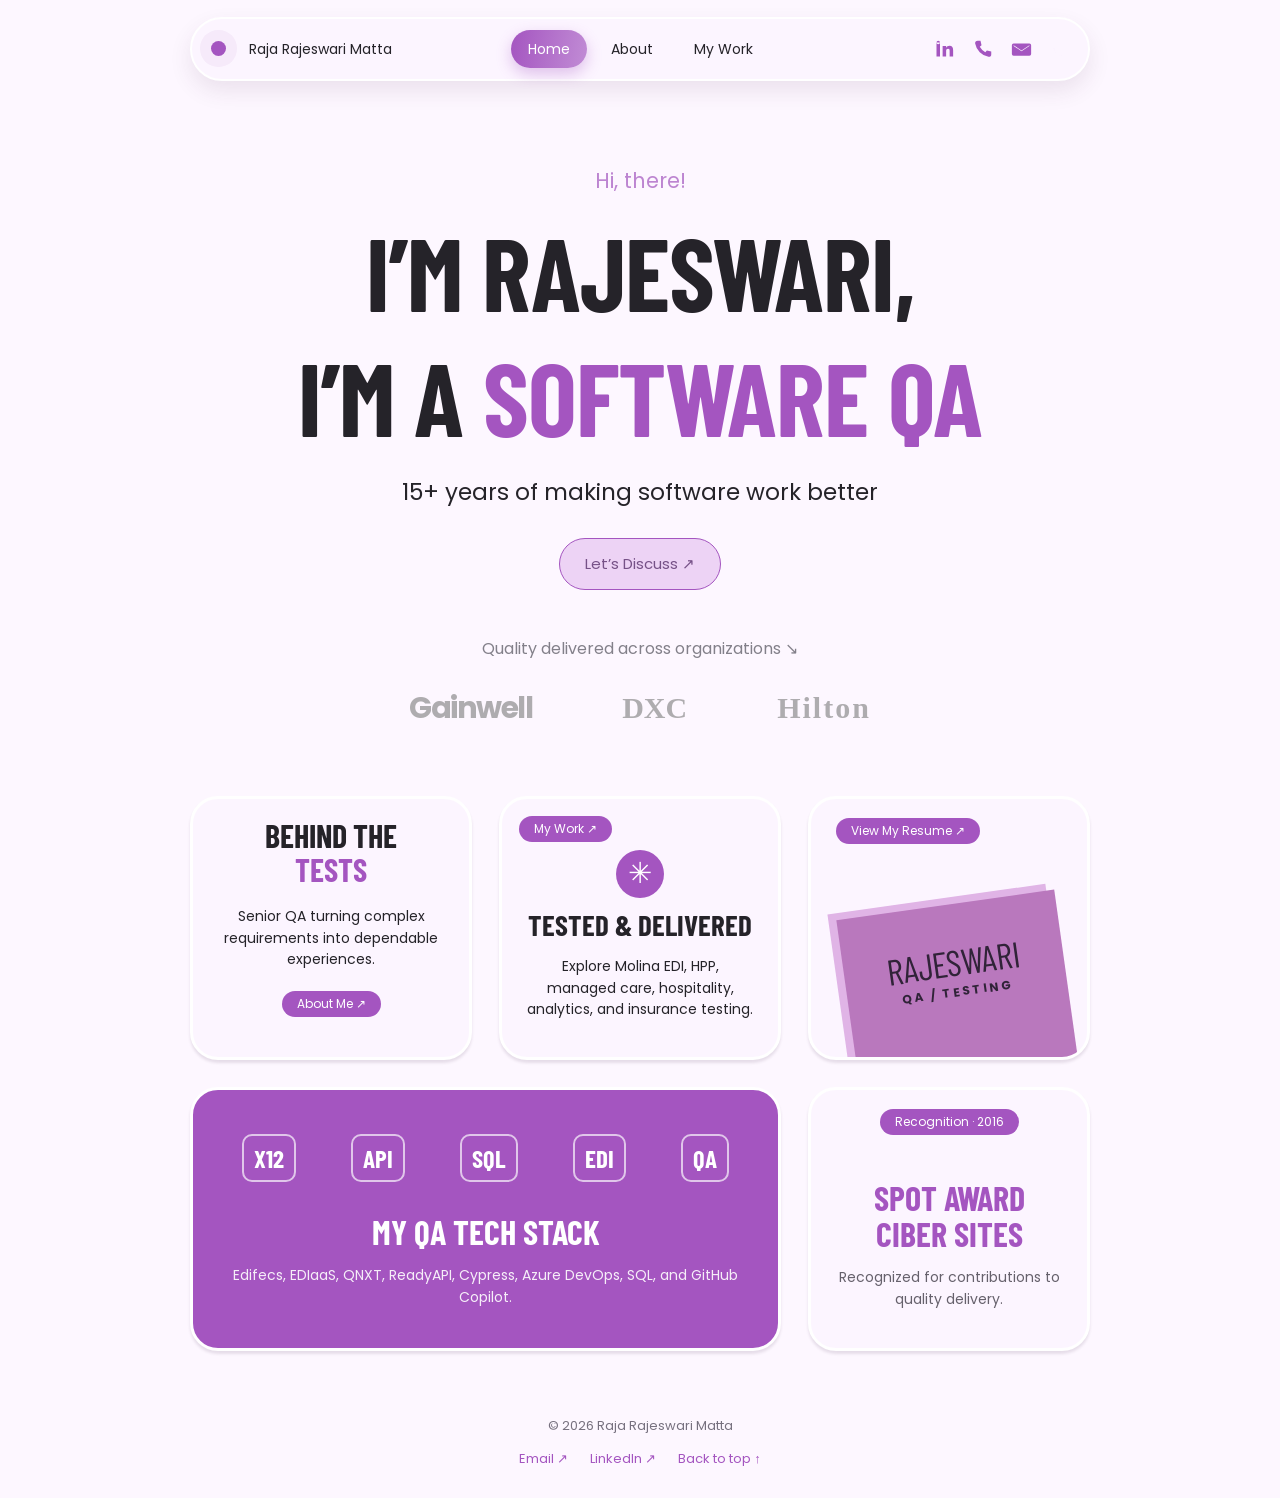
==== commit fba8bb48: "Add files via upload new changes" ====
--- a/index.html
+++ b/index.html
@@ -1,4 +1,4 @@
-<!doctype html><html lang="en"><head><meta charset="utf-8"><meta name="viewport" content="width=device-width,initial-scale=1"><meta name="theme-color" content="#fdf7ff"><meta name="description" content="Raja Rajeswari Matta is a senior QA professional with over 10 years of experience in API, healthcare, mobile, EDI, and data testing."><title>Senior QA Professional | Raja Rajeswari Matta</title><link rel="icon" type="image/svg+xml" href="favicon.svg"><link rel="stylesheet" href="styles.css"><script src="site.js" defer></script></head><body><a class="skip" href="#main">Skip to content</a><header class="site-header"><div class="shell"><div class="nav-pill"><a class="brand" href="index.html"><span class="brand-dot" aria-hidden="true"></span><span>Raja Rajeswari Matta</span></a><nav aria-label="Main navigation"><a href="index.html" class="active">Home</a><a href="about.html" class="">About</a><a href="work.html" class="">My Work</a></nav><div class="nav-icons"><a aria-label="LinkedIn" title="LinkedIn" href="https://www.linkedin.com/in/rajeswari-m-39404a190/" target="_blank" rel="noopener noreferrer"><svg viewBox="0 0 24 24" aria-hidden="true"><path d="M4 4h4v16H4zm2-2a2 2 0 1 0 0 4 2 2 0 0 0 0-4zm5 6h4v2.1c.7-1.4 2-2.3 3.9-2.3 3 0 4.1 1.9 4.1 5V20h-4v-6.4c0-1.5-.3-2.5-1.8-2.5-1.4 0-2.2 1-2.2 2.5V20h-4z"/></svg></a><a aria-label="Call" title="Call" href="tel:+19739134234"><svg viewBox="0 0 24 24" aria-hidden="true"><path d="M6.6 2h3.1l1.2 5-2 1.8a17 17 0 0 0 6.3 6.3l1.8-2 5 1.2v3.1a3 3 0 0 1-3.2 3A18.9 18.9 0 0 1 3.6 5.2 3 3 0 0 1 6.6 2Z"/></svg></a><a aria-label="Email" title="Email" href="mailto:Rajitetsing2014@gmail.com"><svg viewBox="0 0 24 24" aria-hidden="true"><path d="M3 5h18a2 2 0 0 1 2 2v10a2 2 0 0 1-2 2H3a2 2 0 0 1-2-2V7a2 2 0 0 1 2-2zm0 3 9 6 9-6V7l-9 6-9-6z"/></svg></a><button id="theme-toggle" type="button" aria-label="Switch color theme" title="Switch color theme"><svg class="moon-icon" viewBox="0 0 24 24" aria-hidden="true"><path d="M20.4 16.8A9 9 0 0 1 7.2 3.6 9 9 0 1 0 20.4 16.8z"/></svg><svg class="sun-icon" viewBox="0 0 24 24" aria-hidden="true"><circle cx="12" cy="12" r="4"/><path d="M12 1v2m0 18v2M1 12h2m18 0h2M4.2 4.2l1.5 1.5m12.6 12.6 1.5 1.5M19.8 4.2l-1.5 1.5M5.7 18.3l-1.5 1.5"/></svg></button></div></div></div></header><main id="main">
-<section class="home-hero shell"><span class="eyebrow">Hi, there!</span><h1>I’M RAJESWARI,<br>I’M A <em>SOFTWARE QA</em></h1><p>10+ years of making software work better</p><a class="pill-button primary" href="mailto:Rajitetsing2014@gmail.com">Let’s Discuss ↗</a><div class="organizations"><span>Quality delivered across organizations ↘</span><div><strong>Gainwell</strong><strong>Hilton</strong><strong>Noetix</strong></div></div></section>
-<section class="home-bento shell"><a class="bento-card intro" href="about.html"><h2>BEHIND THE<br><em>TESTS</em></h2><p>Senior QA turning complex requirements into dependable experiences.</p><span class="mini-pill">About Me ↗</span></a><a class="bento-card showcase" href="work.html"><span class="mini-pill">My Work ↗</span><span class="bento-symbol" aria-hidden="true">✳</span><h2>TESTED &amp; DELIVERED</h2><p>Explore healthcare, hospitality, analytics, and insurance testing.</p></a><a class="bento-card resume" href="Raji_Profile_10+Yrs.docx" download><span class="mini-pill">View My Resume ↗</span><div class="resume-art" aria-hidden="true"><span>RAJESWARI</span><b>QA / TESTING</b></div></a><div class="bento-card stack"><div class="stack-icons" aria-hidden="true"><span>API</span><span>SQL</span><span>ETL</span><span>EDI</span><span>QA</span></div><h2>MY QA TECH STACK</h2><p>Tools and methods for reliable testing across services, data, and user journeys.</p></div><div class="bento-card award"><span class="mini-pill">Recognition · 2016</span><h2>SPOT AWARD<br><em>CIBER SITES</em></h2><p>Recognized for contributions to quality delivery.</p></div></section>
-</main><footer class="footer"><div class="shell footer-inner"><span>© 2026 Raja Rajeswari Matta</span><div><a href="mailto:Rajitetsing2014@gmail.com">Email ↗</a><a href="https://www.linkedin.com/in/rajeswari-m-39404a190/" target="_blank" rel="noopener noreferrer">LinkedIn ↗</a><a href="#main">Back to top ↑</a></div></div></footer></body></html>+<!doctype html><html lang="en"><head><meta charset="utf-8"><meta name="viewport" content="width=device-width,initial-scale=1"><meta name="theme-color" content="#fdf7ff"><meta name="description" content="Raja Rajeswari Matta is a senior QA professional with over 15 years of experience in API, healthcare, mobile, EDI, and data testing."><title>Senior QA & Product Test Professional | Raja Rajeswari Matta</title><link rel="icon" type="image/svg+xml" href="favicon.svg"><link rel="stylesheet" href="styles.css"><script src="site.js" defer></script></head><body><a class="skip" href="#main">Skip to content</a><header class="site-header"><div class="shell"><div class="nav-pill"><a class="brand" href="index.html"><span class="brand-dot" aria-hidden="true"></span><span>Raja Rajeswari Matta</span></a><nav aria-label="Main navigation"><a href="index.html" class="active">Home</a><a href="about.html" class="">About</a><a href="work.html" class="">My Work</a></nav><div class="nav-icons"><a aria-label="LinkedIn" title="LinkedIn" href="https://www.linkedin.com/in/rajarajeswari-matta" target="_blank" rel="noopener noreferrer"><svg viewBox="0 0 24 24" aria-hidden="true"><path d="M4 4h4v16H4zm2-2a2 2 0 1 0 0 4 2 2 0 0 0 0-4zm5 6h4v2.1c.7-1.4 2-2.3 3.9-2.3 3 0 4.1 1.9 4.1 5V20h-4v-6.4c0-1.5-.3-2.5-1.8-2.5-1.4 0-2.2 1-2.2 2.5V20h-4z"/></svg></a><a aria-label="Call" title="Call" href="tel:+19739134234"><svg viewBox="0 0 24 24" aria-hidden="true"><path d="M6.6 2h3.1l1.2 5-2 1.8a17 17 0 0 0 6.3 6.3l1.8-2 5 1.2v3.1a3 3 0 0 1-3.2 3A18.9 18.9 0 0 1 3.6 5.2 3 3 0 0 1 6.6 2Z"/></svg></a><a aria-label="Email" title="Email" href="mailto:rajitesting2014@gmail.com"><svg viewBox="0 0 24 24" aria-hidden="true"><path d="M3 5h18a2 2 0 0 1 2 2v10a2 2 0 0 1-2 2H3a2 2 0 0 1-2-2V7a2 2 0 0 1 2-2zm0 3 9 6 9-6V7l-9 6-9-6z"/></svg></a><button id="theme-toggle" type="button" aria-label="Switch color theme" title="Switch color theme"><svg class="moon-icon" viewBox="0 0 24 24" aria-hidden="true"><path d="M20.4 16.8A9 9 0 0 1 7.2 3.6 9 9 0 1 0 20.4 16.8z"/></svg><svg class="sun-icon" viewBox="0 0 24 24" aria-hidden="true"><circle cx="12" cy="12" r="4"/><path d="M12 1v2m0 18v2M1 12h2m18 0h2M4.2 4.2l1.5 1.5m12.6 12.6 1.5 1.5M19.8 4.2l-1.5 1.5M5.7 18.3l-1.5 1.5"/></svg></button></div></div></div></header><main id="main">
+<section class="home-hero shell"><span class="eyebrow">Hi, there!</span><h1>I’M RAJESWARI,<br>I’M A <em>SOFTWARE QA</em></h1><p>15+ years of making software work better</p><a class="pill-button primary" href="mailto:rajitesting2014@gmail.com">Let’s Discuss ↗</a><div class="organizations"><span>Quality delivered across organizations ↘</span><div><strong>Gainwell</strong><strong>DXC</strong><strong>Hilton</strong></div></div></section>
+<section class="home-bento shell"><a class="bento-card intro" href="about.html"><h2>BEHIND THE<br><em>TESTS</em></h2><p>Senior QA turning complex requirements into dependable experiences.</p><span class="mini-pill">About Me ↗</span></a><a class="bento-card showcase" href="work.html"><span class="mini-pill">My Work ↗</span><span class="bento-symbol" aria-hidden="true">✳</span><h2>TESTED &amp; DELIVERED</h2><p>Explore Molina EDI, HPP, managed care, hospitality, analytics, and insurance testing.</p></a><a class="bento-card resume" href="Raji_Profile_15+Years.docx" download><span class="mini-pill">View My Resume ↗</span><div class="resume-art" aria-hidden="true"><span>RAJESWARI</span><b>QA / TESTING</b></div></a><div class="bento-card stack"><div class="stack-icons" aria-hidden="true"><span>X12</span><span>API</span><span>SQL</span><span>EDI</span><span>QA</span></div><h2>MY QA TECH STACK</h2><p>Edifecs, EDIaaS, QNXT, ReadyAPI, Cypress, Azure DevOps, SQL, and GitHub Copilot.</p></div><div class="bento-card award"><span class="mini-pill">Recognition · 2016</span><h2>SPOT AWARD<br><em>CIBER SITES</em></h2><p>Recognized for contributions to quality delivery.</p></div></section>
+</main><footer class="footer"><div class="shell footer-inner"><span>© 2026 Raja Rajeswari Matta</span><div><a href="mailto:rajitesting2014@gmail.com">Email ↗</a><a href="https://www.linkedin.com/in/rajarajeswari-matta" target="_blank" rel="noopener noreferrer">LinkedIn ↗</a><a href="#main">Back to top ↑</a></div></div></footer></body></html>
